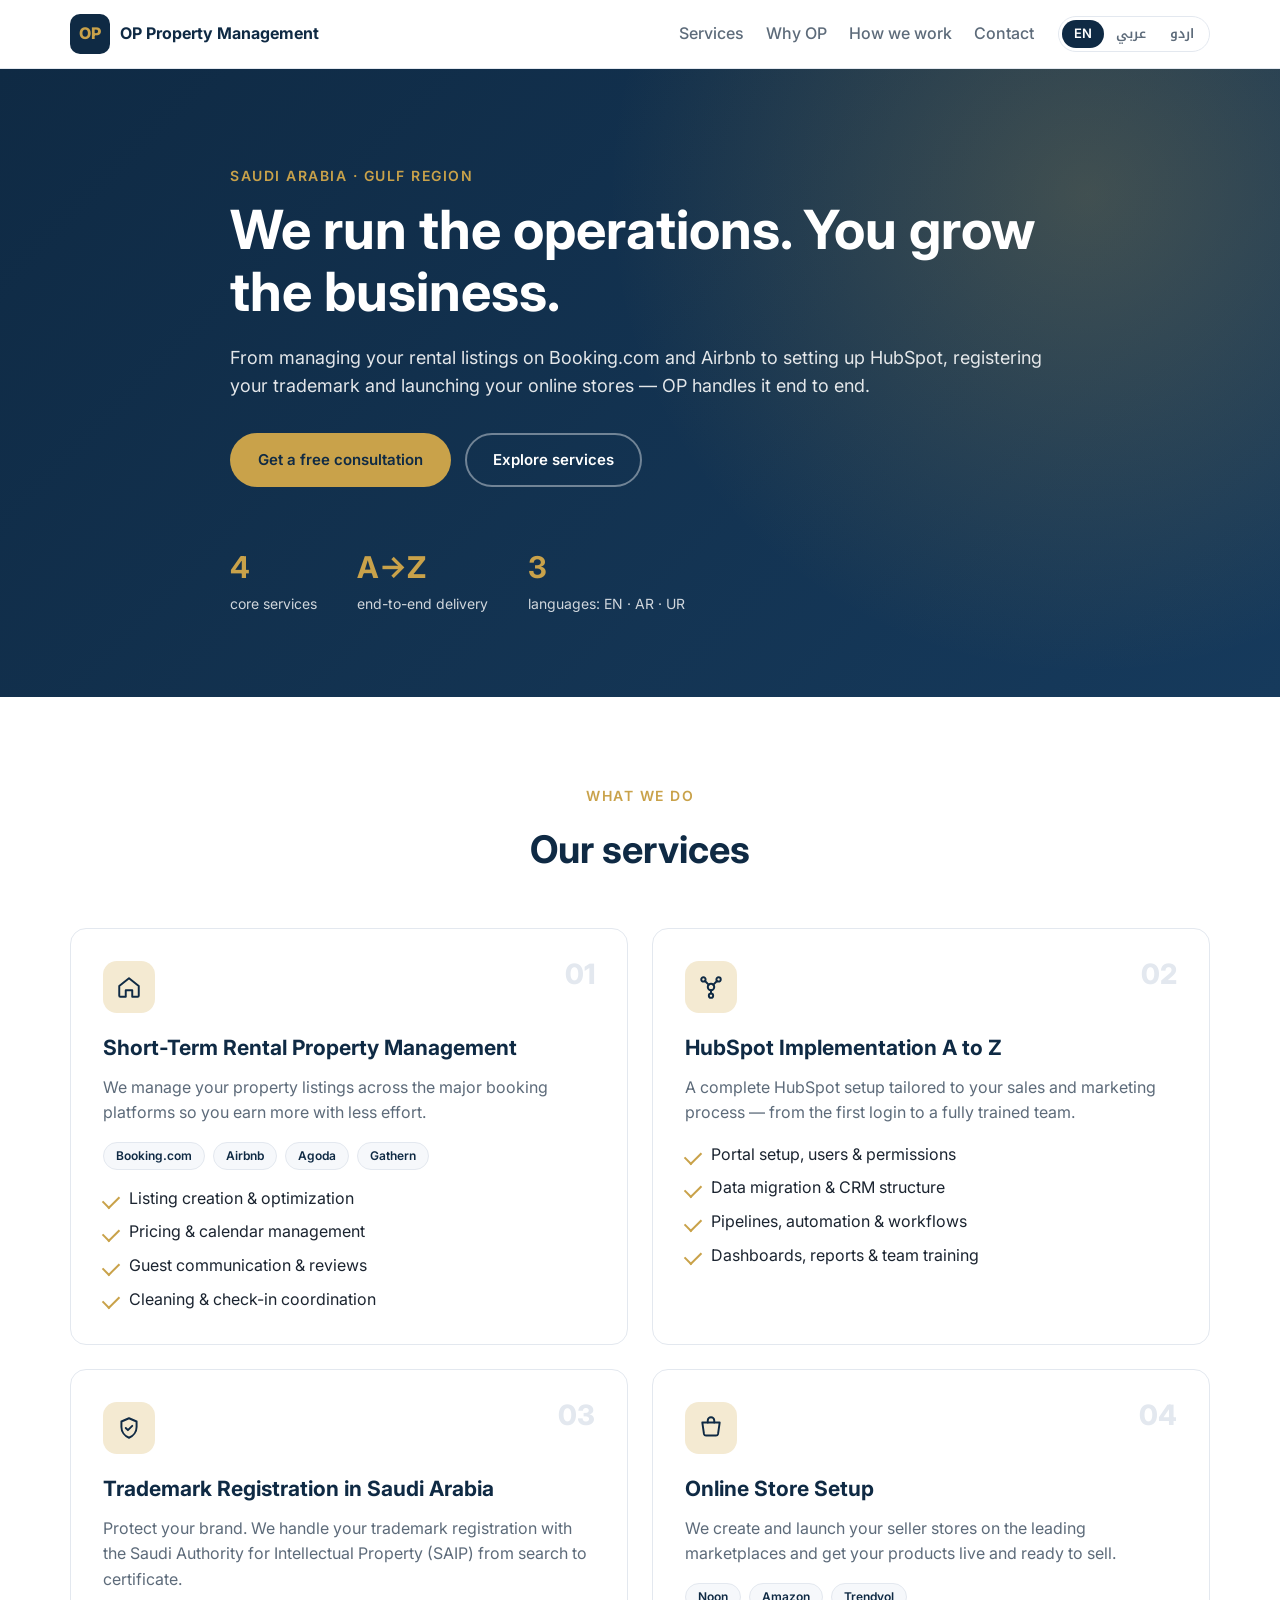
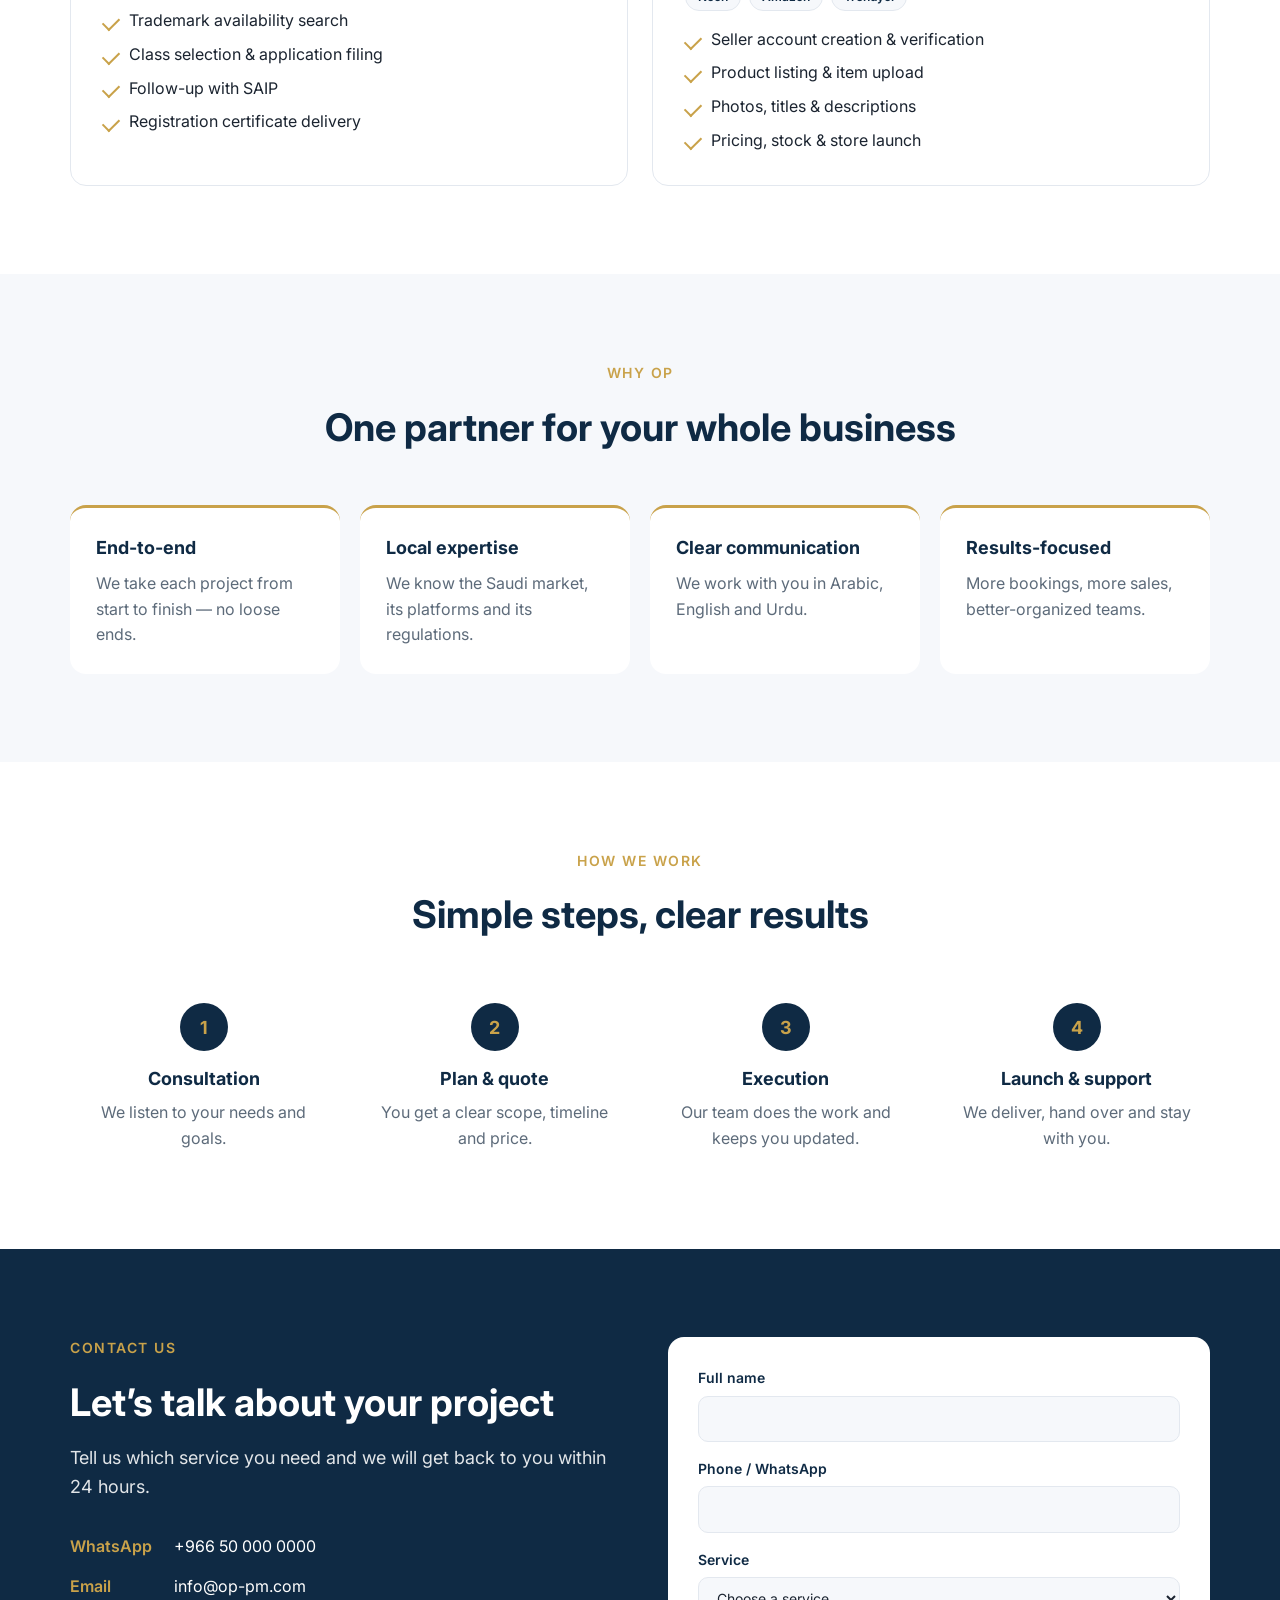
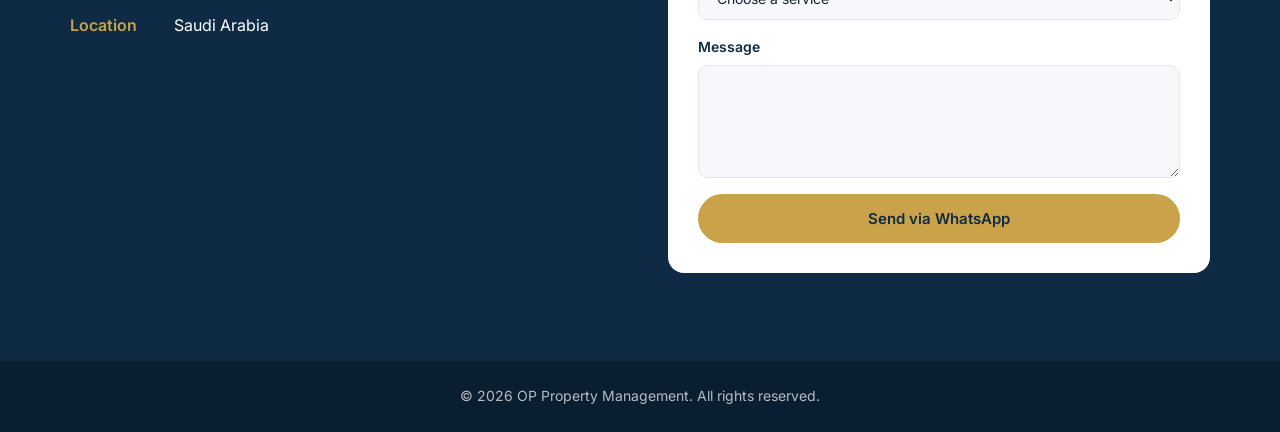
==== index.html @ 83c83653 "Add trilingual OP Property Management website Static site in English, Arabic and Urdu presenting the" ====
<!doctype html>
<html lang="en" dir="ltr">
<head>
  <meta charset="utf-8">
  <meta name="viewport" content="width=device-width, initial-scale=1">
  <title>OP Property Management</title>
  <meta name="description" content="OP Property Management — short-term rental management, HubSpot implementation, Saudi trademark registration and e-commerce store setup.">
  <link rel="preconnect" href="https://fonts.googleapis.com">
  <link rel="preconnect" href="https://fonts.gstatic.com" crossorigin>
  <link href="https://fonts.googleapis.com/css2?family=Inter:wght@400;500;600;700;800&family=Noto+Kufi+Arabic:wght@400;500;600;700;800&family=Noto+Nastaliq+Urdu:wght@400;600;700&display=swap" rel="stylesheet">
  <link rel="stylesheet" href="styles.css">
</head>
<body>
  <header class="site-header">
    <div class="container nav">
      <a href="#top" class="brand" aria-label="OP Property Management">
        <span class="brand-mark">OP</span>
        <span class="brand-name" data-i18n="brand">OP Property Management</span>
      </a>
      <nav class="nav-links" id="navLinks">
        <a href="#services" data-i18n="nav.services">Services</a>
        <a href="#why" data-i18n="nav.why">Why OP</a>
        <a href="#process" data-i18n="nav.process">How we work</a>
        <a href="#contact" data-i18n="nav.contact">Contact</a>
      </nav>
      <div class="lang-switch" role="group" aria-label="Language">
        <button type="button" data-lang="en">EN</button>
        <button type="button" data-lang="ar">عربي</button>
        <button type="button" data-lang="ur">اردو</button>
      </div>
      <button class="menu-toggle" id="menuToggle" aria-label="Menu" aria-expanded="false">
        <span></span><span></span><span></span>
      </button>
    </div>
  </header>

  <main id="top">
    <section class="hero">
      <div class="container hero-inner">
        <p class="eyebrow" data-i18n="hero.eyebrow">Saudi Arabia · Gulf region</p>
        <h1 data-i18n="hero.title">We run the operations. You grow the business.</h1>
        <p class="lead" data-i18n="hero.lead">From managing your rental listings on Booking.com and Airbnb to setting up HubSpot, registering your trademark and launching your online stores — OP handles it end to end.</p>
        <div class="hero-cta">
          <a href="#contact" class="btn btn-primary" data-i18n="hero.cta">Get a free consultation</a>
          <a href="#services" class="btn btn-ghost" data-i18n="hero.cta2">Explore services</a>
        </div>
        <ul class="hero-stats">
          <li><strong>4</strong><span data-i18n="stats.services">core services</span></li>
          <li><strong>A→Z</strong><span data-i18n="stats.e2e">end-to-end delivery</span></li>
          <li><strong>3</strong><span data-i18n="stats.langs">languages: EN · AR · UR</span></li>
        </ul>
      </div>
    </section>

    <section id="services" class="section">
      <div class="container">
        <div class="section-head">
          <p class="eyebrow" data-i18n="services.eyebrow">What we do</p>
          <h2 data-i18n="services.title">Our services</h2>
        </div>

        <div class="services-grid">
          <article class="service-card">
            <div class="service-icon" aria-hidden="true">
              <svg viewBox="0 0 24 24"><path d="M3 11l9-7 9 7v9a1 1 0 0 1-1 1h-5v-6H9v6H4a1 1 0 0 1-1-1z"/></svg>
            </div>
            <span class="service-num">01</span>
            <h3 data-i18n="s1.title">Short-Term Rental Property Management</h3>
            <p data-i18n="s1.desc">We manage your property listings across the major booking platforms so you earn more with less effort.</p>
            <div class="platforms">
              <span>Booking.com</span><span>Airbnb</span><span>Agoda</span><span>Gathern</span>
            </div>
            <ul class="features">
              <li data-i18n="s1.f1">Listing creation & optimization</li>
              <li data-i18n="s1.f2">Pricing & calendar management</li>
              <li data-i18n="s1.f3">Guest communication & reviews</li>
              <li data-i18n="s1.f4">Cleaning & check-in coordination</li>
            </ul>
          </article>

          <article class="service-card">
            <div class="service-icon" aria-hidden="true">
              <svg viewBox="0 0 24 24"><circle cx="12" cy="12" r="3"/><circle cx="5" cy="5" r="2"/><circle cx="19" cy="5" r="2"/><circle cx="12" cy="20" r="2"/><path d="M6.5 6.5l3.5 3.5M17.5 6.5L14 10M12 15v3"/></svg>
            </div>
            <span class="service-num">02</span>
            <h3 data-i18n="s2.title">HubSpot Implementation A to Z</h3>
            <p data-i18n="s2.desc">A complete HubSpot setup tailored to your sales and marketing process — from the first login to a fully trained team.</p>
            <ul class="features">
              <li data-i18n="s2.f1">Portal setup, users & permissions</li>
              <li data-i18n="s2.f2">Data migration & CRM structure</li>
              <li data-i18n="s2.f3">Pipelines, automation & workflows</li>
              <li data-i18n="s2.f4">Dashboards, reports & team training</li>
            </ul>
          </article>

          <article class="service-card">
            <div class="service-icon" aria-hidden="true">
              <svg viewBox="0 0 24 24"><path d="M12 3l7 3v5c0 4.5-3 8.5-7 10-4-1.5-7-5.5-7-10V6z"/><path d="M9 12l2 2 4-4"/></svg>
            </div>
            <span class="service-num">03</span>
            <h3 data-i18n="s3.title">Trademark Registration in Saudi Arabia</h3>
            <p data-i18n="s3.desc">Protect your brand. We handle your trademark registration with the Saudi Authority for Intellectual Property (SAIP) from search to certificate.</p>
            <ul class="features">
              <li data-i18n="s3.f1">Trademark availability search</li>
              <li data-i18n="s3.f2">Class selection & application filing</li>
              <li data-i18n="s3.f3">Follow-up with SAIP</li>
              <li data-i18n="s3.f4">Registration certificate delivery</li>
            </ul>
          </article>

          <article class="service-card">
            <div class="service-icon" aria-hidden="true">
              <svg viewBox="0 0 24 24"><path d="M4 7h16l-1.5 10.5a2 2 0 0 1-2 1.5h-9a2 2 0 0 1-2-1.5z"/><path d="M9 7V5a3 3 0 0 1 6 0v2"/></svg>
            </div>
            <span class="service-num">04</span>
            <h3 data-i18n="s4.title">Online Store Setup</h3>
            <p data-i18n="s4.desc">We create and launch your seller stores on the leading marketplaces and get your products live and ready to sell.</p>
            <div class="platforms">
              <span>Noon</span><span>Amazon</span><span>Trendyol</span>
            </div>
            <ul class="features">
              <li data-i18n="s4.f1">Seller account creation & verification</li>
              <li data-i18n="s4.f2">Product listing & item upload</li>
              <li data-i18n="s4.f3">Photos, titles & descriptions</li>
              <li data-i18n="s4.f4">Pricing, stock & store launch</li>
            </ul>
          </article>
        </div>
      </div>
    </section>

    <section id="why" class="section section-alt">
      <div class="container">
        <div class="section-head">
          <p class="eyebrow" data-i18n="why.eyebrow">Why OP</p>
          <h2 data-i18n="why.title">One partner for your whole business</h2>
        </div>
        <div class="why-grid">
          <div class="why-item">
            <h3 data-i18n="why.1t">End-to-end</h3>
            <p data-i18n="why.1d">We take each project from start to finish — no loose ends.</p>
          </div>
          <div class="why-item">
            <h3 data-i18n="why.2t">Local expertise</h3>
            <p data-i18n="why.2d">We know the Saudi market, its platforms and its regulations.</p>
          </div>
          <div class="why-item">
            <h3 data-i18n="why.3t">Clear communication</h3>
            <p data-i18n="why.3d">We work with you in Arabic, English and Urdu.</p>
          </div>
          <div class="why-item">
            <h3 data-i18n="why.4t">Results-focused</h3>
            <p data-i18n="why.4d">More bookings, more sales, better-organized teams.</p>
          </div>
        </div>
      </div>
    </section>

    <section id="process" class="section">
      <div class="container">
        <div class="section-head">
          <p class="eyebrow" data-i18n="process.eyebrow">How we work</p>
          <h2 data-i18n="process.title">Simple steps, clear results</h2>
        </div>
        <ol class="steps">
          <li><span class="step-num">1</span><h3 data-i18n="p1.t">Consultation</h3><p data-i18n="p1.d">We listen to your needs and goals.</p></li>
          <li><span class="step-num">2</span><h3 data-i18n="p2.t">Plan & quote</h3><p data-i18n="p2.d">You get a clear scope, timeline and price.</p></li>
          <li><span class="step-num">3</span><h3 data-i18n="p3.t">Execution</h3><p data-i18n="p3.d">Our team does the work and keeps you updated.</p></li>
          <li><span class="step-num">4</span><h3 data-i18n="p4.t">Launch & support</h3><p data-i18n="p4.d">We deliver, hand over and stay with you.</p></li>
        </ol>
      </div>
    </section>

    <section id="contact" class="section contact">
      <div class="container contact-inner">
        <div>
          <p class="eyebrow" data-i18n="contact.eyebrow">Contact us</p>
          <h2 data-i18n="contact.title">Let’s talk about your project</h2>
          <p class="lead" data-i18n="contact.lead">Tell us which service you need and we will get back to you within 24 hours.</p>
          <ul class="contact-list">
            <!-- TODO: replace with the real company contact details -->
            <li><span data-i18n="contact.whatsapp">WhatsApp</span><a href="https://wa.me/966500000000" dir="ltr">+966 50 000 0000</a></li>
            <li><span data-i18n="contact.email">Email</span><a href="mailto:info@op-pm.com" dir="ltr">info@op-pm.com</a></li>
            <li><span data-i18n="contact.location">Location</span><span data-i18n="contact.city">Saudi Arabia</span></li>
          </ul>
        </div>
        <form class="contact-form" id="contactForm">
          <label><span data-i18n="form.name">Full name</span><input name="name" required></label>
          <label><span data-i18n="form.phone">Phone / WhatsApp</span><input name="phone" type="tel" dir="ltr" required></label>
          <label><span data-i18n="form.service">Service</span>
            <select name="service" required>
              <option value="" data-i18n="form.choose">Choose a service</option>
              <option value="rental" data-i18n="s1.title">Short-Term Rental Property Management</option>
              <option value="hubspot" data-i18n="s2.title">HubSpot Implementation A to Z</option>
              <option value="trademark" data-i18n="s3.title">Trademark Registration in Saudi Arabia</option>
              <option value="stores" data-i18n="s4.title">Online Store Setup</option>
            </select>
          </label>
          <label><span data-i18n="form.message">Message</span><textarea name="message" rows="4"></textarea></label>
          <button type="submit" class="btn btn-primary" data-i18n="form.send">Send via WhatsApp</button>
        </form>
      </div>
    </section>
  </main>

  <footer class="site-footer">
    <div class="container">
      <p>© <span id="year"></span> <span data-i18n="brand">OP Property Management</span>. <span data-i18n="footer.rights">All rights reserved.</span></p>
    </div>
  </footer>

  <script src="script.js"></script>
</body>
</html>
---- styles.css ----
:root {
  --navy: #0f2a44;
  --navy-2: #163a5c;
  --gold: #c9a24a;
  --gold-soft: #f4ead2;
  --ink: #1b2430;
  --muted: #5d6b7a;
  --bg: #ffffff;
  --bg-alt: #f6f8fb;
  --line: #e3e8ef;
  --radius: 16px;
  --font: "Inter", system-ui, -apple-system, "Segoe UI", sans-serif;
}

html[lang="ar"] { --font: "Noto Kufi Arabic", "Inter", system-ui, sans-serif; }
html[lang="ur"] { --font: "Noto Nastaliq Urdu", "Noto Kufi Arabic", system-ui, sans-serif; }

* { box-sizing: border-box; }
html { scroll-behavior: smooth; }
body {
  margin: 0;
  font-family: var(--font);
  color: var(--ink);
  background: var(--bg);
  line-height: 1.6;
}
/* Nastaliq script needs extra vertical room */
html[lang="ur"] body { line-height: 2.2; }
html[lang="ur"] h1, html[lang="ur"] h2, html[lang="ur"] h3 { line-height: 1.9; }

a { color: inherit; text-decoration: none; }
img, svg { display: block; }

.container { width: min(1140px, 100% - 32px); margin-inline: auto; }

/* Header */
.site-header {
  position: sticky; top: 0; z-index: 50;
  background: rgba(255, 255, 255, .92);
  backdrop-filter: blur(10px);
  border-bottom: 1px solid var(--line);
}
.nav { display: flex; align-items: center; gap: 24px; min-height: 68px; }
.brand { display: flex; align-items: center; gap: 10px; font-weight: 700; color: var(--navy); }
.brand-mark {
  display: grid; place-items: center;
  width: 40px; height: 40px; border-radius: 10px;
  background: var(--navy); color: var(--gold);
  font-family: "Inter", sans-serif; font-weight: 800; letter-spacing: .5px;
}
.nav-links { display: flex; gap: 22px; margin-inline-start: auto; }
.nav-links a { color: var(--muted); font-weight: 500; }
.nav-links a:hover { color: var(--navy); }

.lang-switch { display: flex; border: 1px solid var(--line); border-radius: 999px; padding: 3px; }
.lang-switch button {
  border: 0; background: transparent; cursor: pointer;
  padding: 6px 12px; border-radius: 999px;
  font: 600 13px/1.2 "Inter", "Noto Kufi Arabic", sans-serif; color: var(--muted);
}
.lang-switch button.active { background: var(--navy); color: #fff; }

.menu-toggle { display: none; background: none; border: 0; cursor: pointer; padding: 8px; }
.menu-toggle span { display: block; width: 22px; height: 2px; background: var(--navy); margin: 5px 0; }

/* Buttons */
.btn {
  display: inline-flex; align-items: center; justify-content: center;
  padding: 13px 26px; border-radius: 999px; font-weight: 600;
  border: 2px solid transparent; cursor: pointer; font-family: inherit; font-size: 15px;
  transition: transform .15s, background .15s;
}
.btn:hover { transform: translateY(-1px); }
.btn-primary { background: var(--gold); color: var(--navy); }
.btn-primary:hover { background: #d8b45e; }
.btn-ghost { border-color: rgba(255,255,255,.4); color: #fff; }
.btn-ghost:hover { background: rgba(255,255,255,.08); }

/* Hero */
.hero {
  background:
    radial-gradient(circle at 85% 20%, rgba(201,162,74,.25), transparent 40%),
    linear-gradient(135deg, var(--navy), var(--navy-2));
  color: #fff;
  padding: 96px 0 80px;
}
.hero-inner { max-width: 820px; }
.eyebrow {
  color: var(--gold); font-weight: 600; font-size: 14px;
  text-transform: uppercase; letter-spacing: 1.5px; margin: 0 0 12px;
}
html[lang="ar"] .eyebrow, html[lang="ur"] .eyebrow { text-transform: none; letter-spacing: 0; font-size: 15px; }
.hero h1 { font-size: clamp(32px, 5vw, 54px); line-height: 1.15; margin: 0 0 20px; }
.lead { font-size: 18px; color: inherit; opacity: .88; margin: 0 0 32px; }
.hero-cta { display: flex; flex-wrap: wrap; gap: 14px; }
.hero-stats {
  display: flex; flex-wrap: wrap; gap: 40px; list-style: none; padding: 0; margin: 56px 0 0;
}
.hero-stats strong { display: block; font-size: 30px; color: var(--gold); font-family: "Inter", sans-serif; }
.hero-stats span { opacity: .8; font-size: 14px; }

/* Sections */
.section { padding: 88px 0; }
.section-alt { background: var(--bg-alt); }
.section-head { text-align: center; margin-bottom: 48px; }
.section-head h2 { font-size: clamp(26px, 3.5vw, 38px); margin: 0; color: var(--navy); }

/* Services */
.services-grid { display: grid; grid-template-columns: repeat(2, 1fr); gap: 24px; }
.service-card {
  position: relative; background: #fff; border: 1px solid var(--line);
  border-radius: var(--radius); padding: 32px;
  transition: box-shadow .2s, transform .2s;
}
.service-card:hover { box-shadow: 0 18px 40px -20px rgba(15,42,68,.35); transform: translateY(-3px); }
.service-icon {
  width: 52px; height: 52px; border-radius: 14px; background: var(--gold-soft);
  display: grid; place-items: center; margin-bottom: 18px;
}
.service-icon svg { width: 26px; height: 26px; fill: none; stroke: var(--navy); stroke-width: 1.8; stroke-linecap: round; stroke-linejoin: round; }
.service-num {
  position: absolute; top: 28px; inset-inline-end: 32px;
  font: 800 28px "Inter", sans-serif; color: var(--line);
}
.service-card h3 { margin: 0 0 10px; color: var(--navy); font-size: 21px; }
.service-card p { color: var(--muted); margin: 0 0 16px; }
.platforms { display: flex; flex-wrap: wrap; gap: 8px; margin-bottom: 16px; }
.platforms span {
  font: 600 12px/1 "Inter", sans-serif; padding: 7px 12px; border-radius: 999px;
  background: var(--bg-alt); border: 1px solid var(--line); color: var(--navy);
}
.features { list-style: none; padding: 0; margin: 0; display: grid; gap: 8px; }
.features li { position: relative; padding-inline-start: 26px; }
.features li::before {
  content: ""; position: absolute; inset-inline-start: 0; top: .55em;
  width: 14px; height: 8px; border-left: 2px solid var(--gold); border-bottom: 2px solid var(--gold);
  transform: rotate(-45deg);
}
html[lang="ur"] .features li::before { top: .9em; }

/* Why */
.why-grid { display: grid; grid-template-columns: repeat(4, 1fr); gap: 20px; }
.why-item { background: #fff; border-radius: var(--radius); padding: 26px; border-top: 3px solid var(--gold); }
.why-item h3 { margin: 0 0 8px; color: var(--navy); font-size: 18px; }
.why-item p { margin: 0; color: var(--muted); }

/* Steps */
.steps { list-style: none; padding: 0; margin: 0; display: grid; grid-template-columns: repeat(4, 1fr); gap: 24px; counter-reset: s; }
.steps li { text-align: center; padding: 10px; }
.step-num {
  display: inline-grid; place-items: center; width: 48px; height: 48px; border-radius: 50%;
  background: var(--navy); color: var(--gold); font: 700 18px "Inter", sans-serif; margin-bottom: 14px;
}
.steps h3 { margin: 0 0 6px; color: var(--navy); font-size: 18px; }
.steps p { margin: 0; color: var(--muted); }

/* Contact */
.contact { background: var(--navy); color: #fff; }
.contact h2 { font-size: clamp(26px, 3.5vw, 38px); margin: 0 0 12px; }
.contact-inner { display: grid; grid-template-columns: 1fr 1fr; gap: 56px; align-items: start; }
.contact-list { list-style: none; padding: 0; margin: 0; display: grid; gap: 14px; }
.contact-list li { display: flex; gap: 14px; }
.contact-list li > span:first-child { color: var(--gold); min-width: 90px; font-weight: 600; }
.contact-list a:hover { color: var(--gold); }
.contact-form {
  background: #fff; color: var(--ink); border-radius: var(--radius); padding: 30px;
  display: grid; gap: 16px;
}
.contact-form label { display: grid; gap: 6px; font-weight: 600; font-size: 14px; color: var(--navy); }
.contact-form input, .contact-form select, .contact-form textarea {
  font: inherit; font-weight: 400; padding: 11px 14px; border-radius: 10px;
  border: 1px solid var(--line); background: var(--bg-alt); color: var(--ink); width: 100%;
}
.contact-form input:focus, .contact-form select:focus, .contact-form textarea:focus {
  outline: 2px solid var(--gold); outline-offset: 1px; background: #fff;
}

/* Footer */
.site-footer { background: #0a1e31; color: rgba(255,255,255,.7); padding: 24px 0; text-align: center; font-size: 14px; }
.site-footer p { margin: 0; }

/* Responsive */
@media (max-width: 960px) {
  .why-grid, .steps { grid-template-columns: repeat(2, 1fr); }
  .contact-inner { grid-template-columns: 1fr; }
}
@media (max-width: 760px) {
  .nav { gap: 12px; }
  .brand-name { display: none; }
  .menu-toggle { display: block; }
  .lang-switch { margin-inline-start: auto; }
  .nav-links {
    display: none; position: absolute; top: 68px; inset-inline: 0;
    flex-direction: column; gap: 0; background: #fff; border-bottom: 1px solid var(--line);
  }
  .nav-links.open { display: flex; }
  .nav-links a { padding: 14px 16px; border-top: 1px solid var(--line); }
  .services-grid, .why-grid, .steps { grid-template-columns: 1fr; }
  .hero { padding: 64px 0 56px; }
  .section { padding: 64px 0; }
  .service-card { padding: 24px; }
  .hero-stats { gap: 24px; }
}
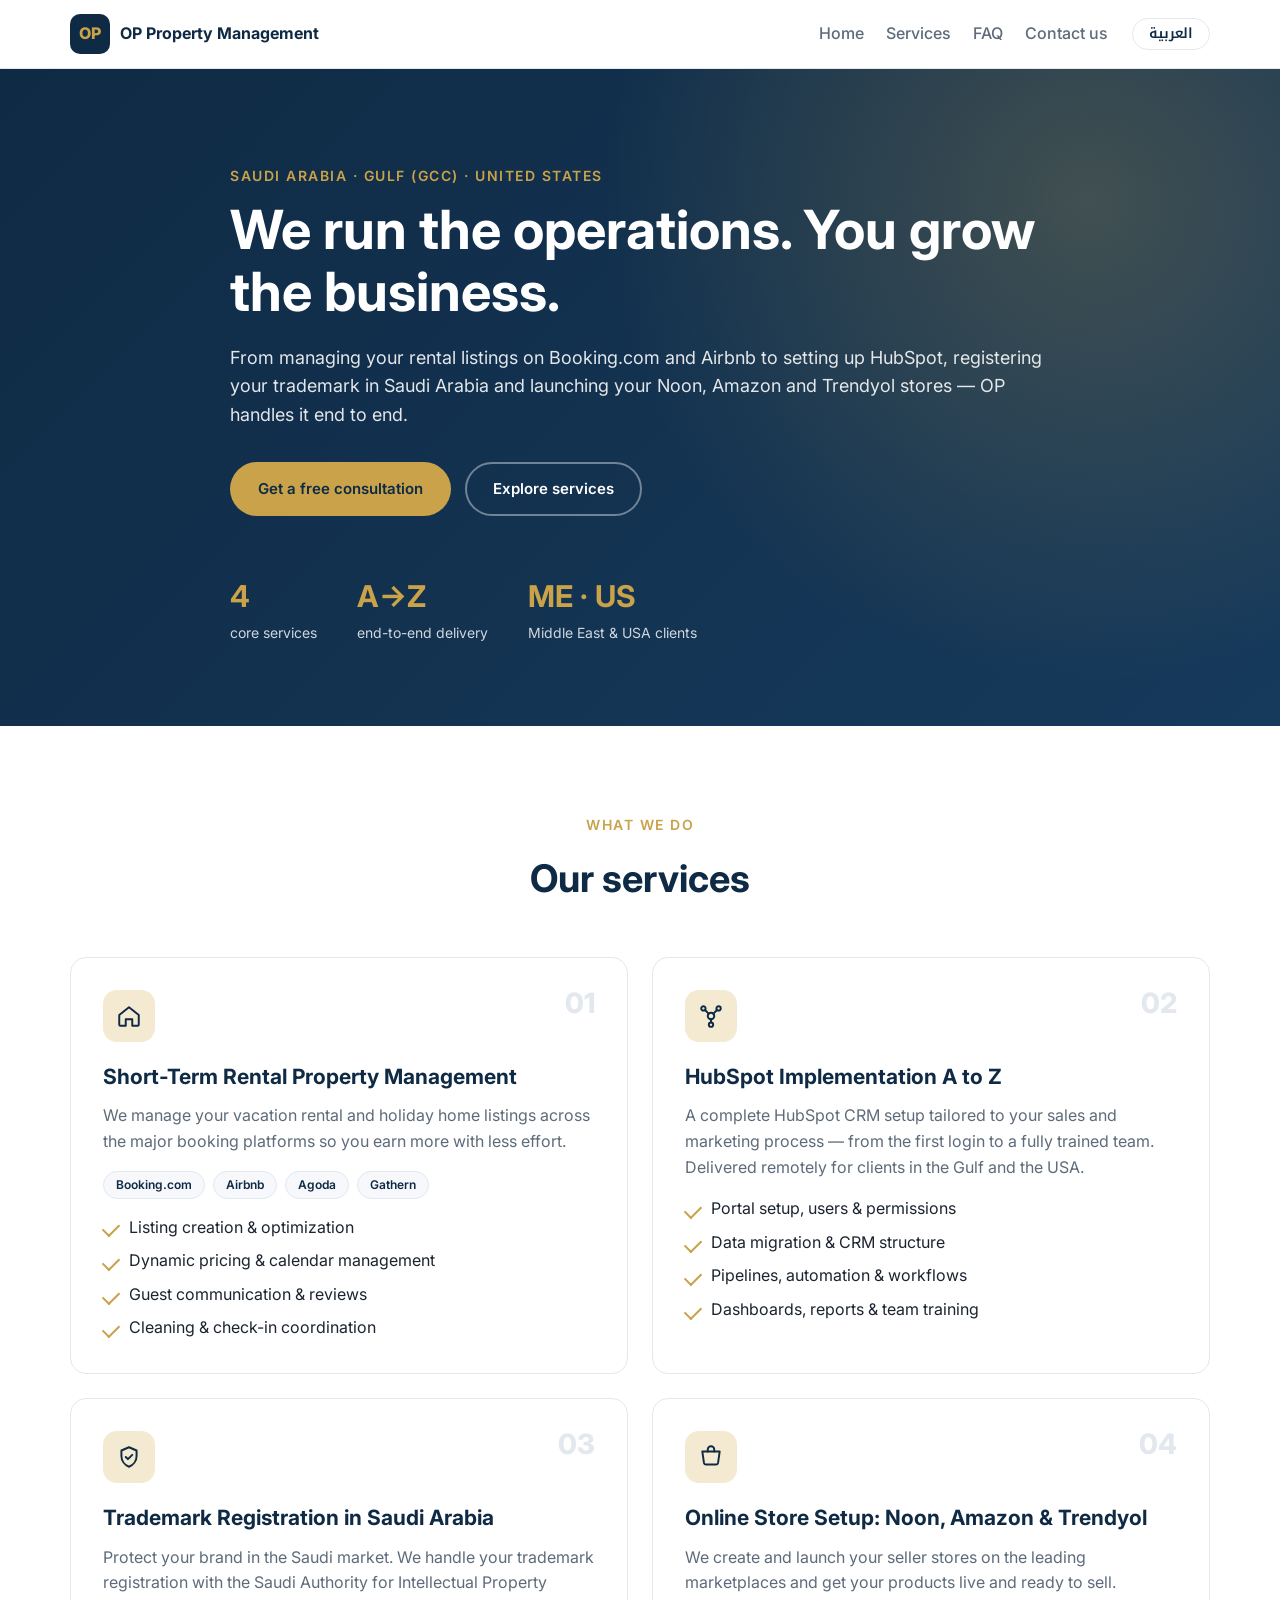
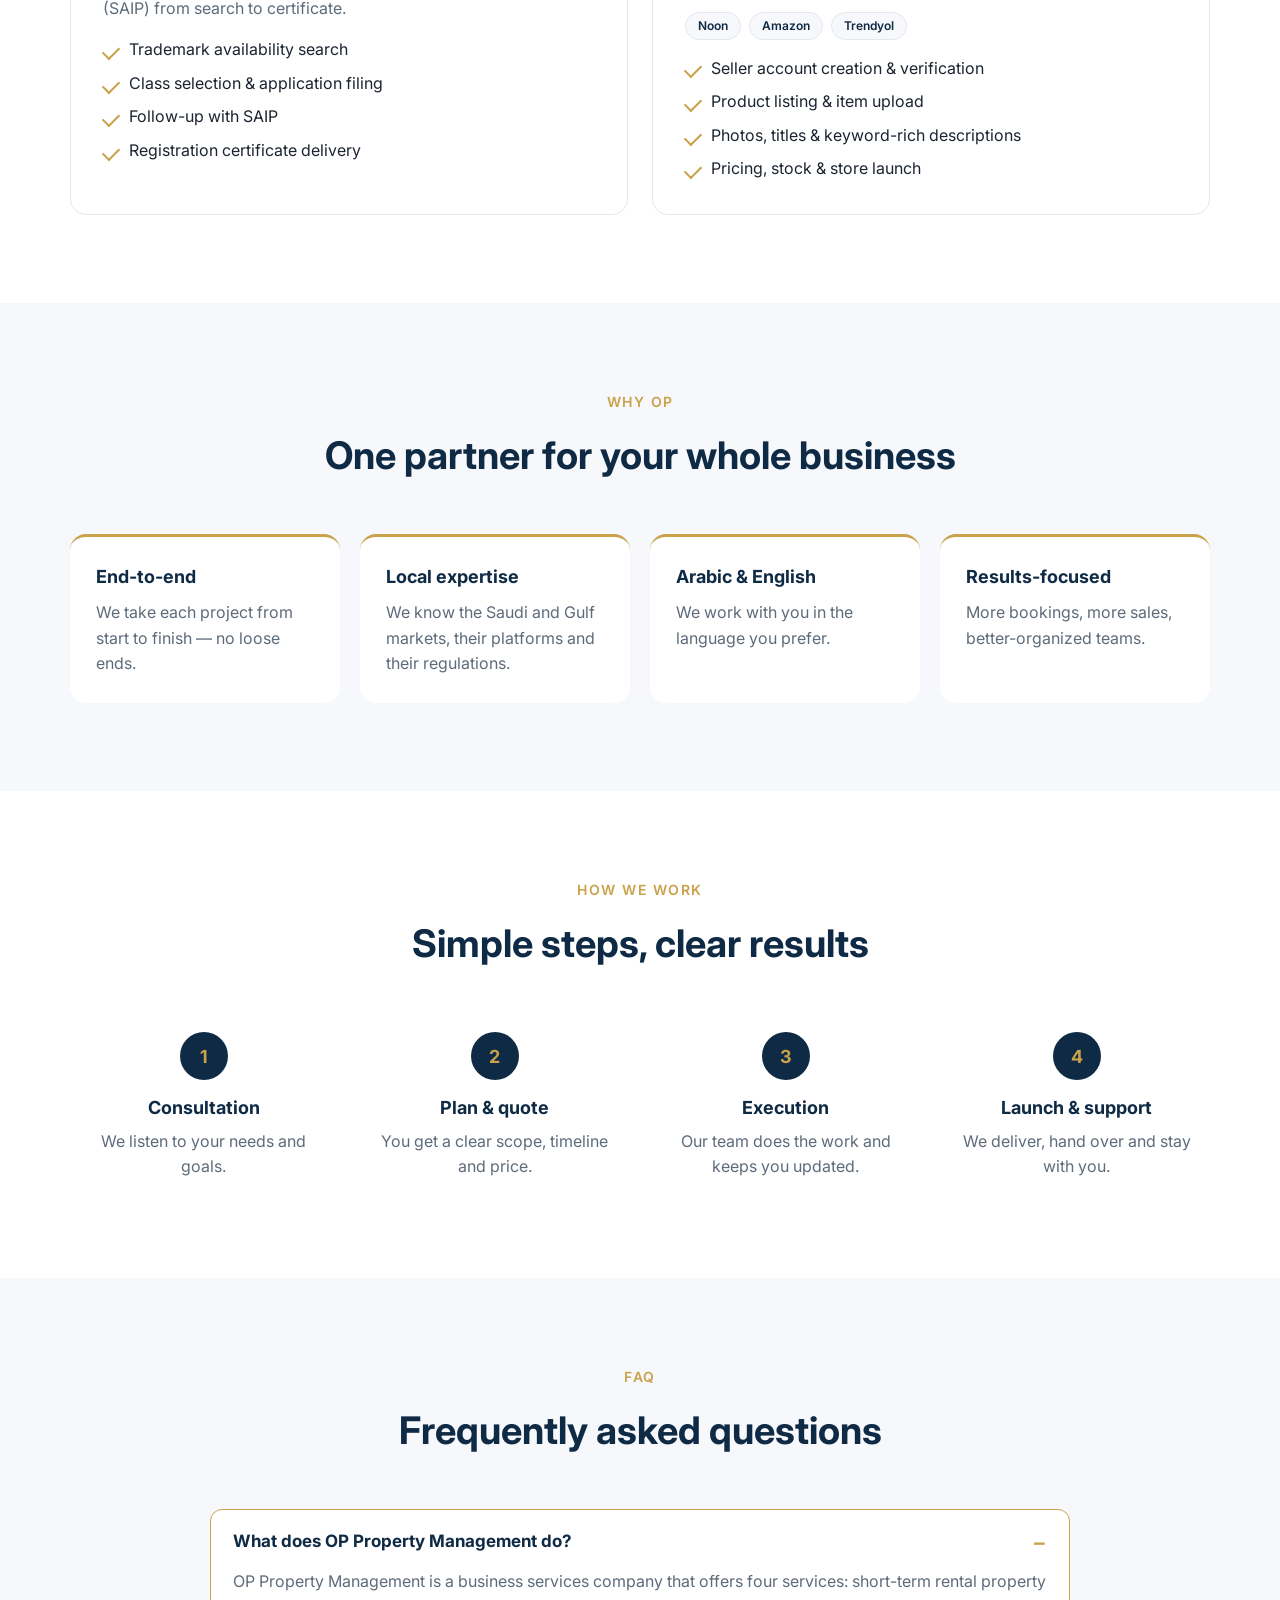
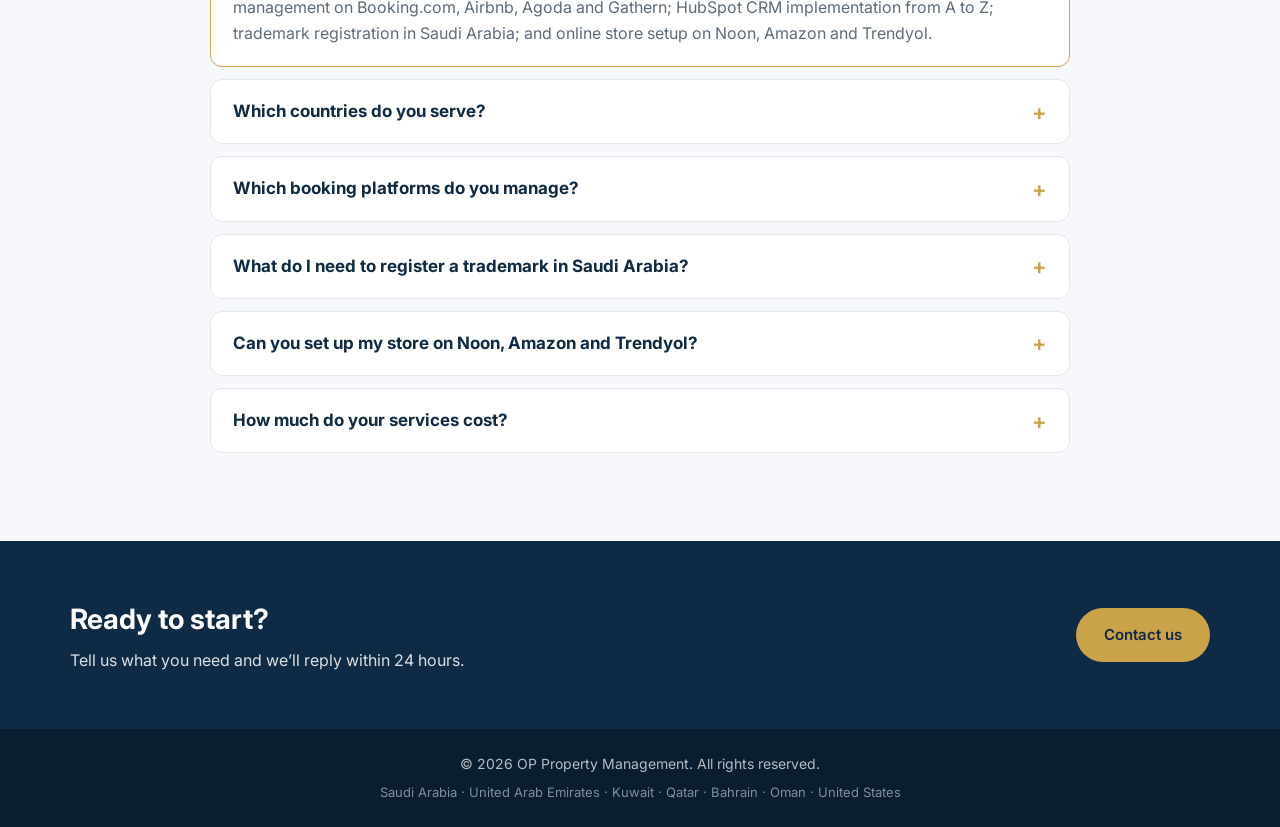
==== commit 4bc1ed7b: "Switch to English/Arabic pages with SEO, GEO and a contact page - Remove Urdu; generate separate sta" ====
--- a/index.html
+++ b/index.html
@@ -3,212 +3,487 @@
 <head>
   <meta charset="utf-8">
   <meta name="viewport" content="width=device-width, initial-scale=1">
-  <title>OP Property Management</title>
-  <meta name="description" content="OP Property Management — short-term rental management, HubSpot implementation, Saudi trademark registration and e-commerce store setup.">
+  <title>OP Property Management | Airbnb &amp; Booking.com Management, HubSpot, Trademarks &amp; Online Stores</title>
+  <meta name="description" content="OP Property Management serves Saudi Arabia, the Gulf and the USA: short-term rental management on Booking.com, Airbnb, Agoda and Gathern, HubSpot implementation, Saudi trademark registration, and Noon, Amazon &amp; Trendyol store setup.">
+  <meta name="robots" content="index, follow, max-image-preview:large">
+  <link rel="canonical" href="https://www.op-pm.com/">
+  <link rel="alternate" hreflang="en" href="https://www.op-pm.com/">
+  <link rel="alternate" hreflang="ar" href="https://www.op-pm.com/ar/">
+  <link rel="alternate" hreflang="x-default" href="https://www.op-pm.com/">
+  <meta property="og:type" content="website">
+  <meta property="og:site_name" content="OP Property Management">
+  <meta property="og:title" content="OP Property Management | Airbnb &amp; Booking.com Management, HubSpot, Trademarks &amp; Online Stores">
+  <meta property="og:description" content="OP Property Management serves Saudi Arabia, the Gulf and the USA: short-term rental management on Booking.com, Airbnb, Agoda and Gathern, HubSpot implementation, Saudi trademark registration, and Noon, Amazon &amp; Trendyol store setup.">
+  <meta property="og:url" content="https://www.op-pm.com/">
+  <meta property="og:image" content="https://www.op-pm.com/og-image.png">
+  <meta property="og:locale" content="en_US">
+  <meta property="og:locale:alternate" content="ar_SA">
+  <meta name="twitter:card" content="summary_large_image">
+  <link rel="icon" href="favicon.svg" type="image/svg+xml">
   <link rel="preconnect" href="https://fonts.googleapis.com">
   <link rel="preconnect" href="https://fonts.gstatic.com" crossorigin>
-  <link href="https://fonts.googleapis.com/css2?family=Inter:wght@400;500;600;700;800&family=Noto+Kufi+Arabic:wght@400;500;600;700;800&family=Noto+Nastaliq+Urdu:wght@400;600;700&display=swap" rel="stylesheet">
+  <link href="https://fonts.googleapis.com/css2?family=Inter:wght@400;500;600;700;800&family=Noto+Kufi+Arabic:wght@400;500;600;700;800&display=swap" rel="stylesheet">
   <link rel="stylesheet" href="styles.css">
+  <script type="application/ld+json">
+{
+  "@context": "https://schema.org",
+  "@graph": [
+    {
+      "@type": "Organization",
+      "@id": "https://www.op-pm.com/#organization",
+      "name": "OP Property Management",
+      "alternateName": "OP لإدارة العقارات",
+      "url": "https://www.op-pm.com/",
+      "logo": "https://www.op-pm.com/favicon.svg",
+      "image": "https://www.op-pm.com/og-image.png",
+      "description": "OP Property Management serves Saudi Arabia, the Gulf and the USA: short-term rental management on Booking.com, Airbnb, Agoda and Gathern, HubSpot implementation, Saudi trademark registration, and Noon, Amazon & Trendyol store setup.",
+      "email": "info@op-pm.com",
+      "telephone": "+966 50 000 0000",
+      "areaServed": [
+        {
+          "@type": "Country",
+          "name": "Saudi Arabia"
+        },
+        {
+          "@type": "Country",
+          "name": "United Arab Emirates"
+        },
+        {
+          "@type": "Country",
+          "name": "Kuwait"
+        },
+        {
+          "@type": "Country",
+          "name": "Qatar"
+        },
+        {
+          "@type": "Country",
+          "name": "Bahrain"
+        },
+        {
+          "@type": "Country",
+          "name": "Oman"
+        },
+        {
+          "@type": "Country",
+          "name": "United States"
+        }
+      ],
+      "knowsLanguage": [
+        "ar",
+        "en"
+      ],
+      "contactPoint": {
+        "@type": "ContactPoint",
+        "contactType": "customer service",
+        "telephone": "+966 50 000 0000",
+        "email": "info@op-pm.com",
+        "availableLanguage": [
+          "Arabic",
+          "English"
+        ],
+        "areaServed": [
+          "SA",
+          "AE",
+          "KW",
+          "QA",
+          "BH",
+          "OM",
+          "US"
+        ]
+      }
+    },
+    {
+      "@type": "WebSite",
+      "@id": "https://www.op-pm.com/#website",
+      "url": "https://www.op-pm.com/",
+      "name": "OP Property Management",
+      "inLanguage": [
+        "en",
+        "ar"
+      ],
+      "publisher": {
+        "@id": "https://www.op-pm.com/#organization"
+      }
+    },
+    {
+      "@type": "WebPage",
+      "@id": "https://www.op-pm.com/#webpage",
+      "url": "https://www.op-pm.com/",
+      "name": "OP Property Management | Airbnb & Booking.com Management, HubSpot, Trademarks & Online Stores",
+      "description": "OP Property Management serves Saudi Arabia, the Gulf and the USA: short-term rental management on Booking.com, Airbnb, Agoda and Gathern, HubSpot implementation, Saudi trademark registration, and Noon, Amazon & Trendyol store setup.",
+      "inLanguage": "en",
+      "isPartOf": {
+        "@id": "https://www.op-pm.com/#website"
+      },
+      "about": {
+        "@id": "https://www.op-pm.com/#organization"
+      }
+    },
+    {
+      "@type": "Service",
+      "@id": "https://www.op-pm.com/#rental",
+      "name": "Short-Term Rental Property Management",
+      "description": "We manage your vacation rental and holiday home listings across the major booking platforms so you earn more with less effort.",
+      "serviceType": "Short-Term Rental Property Management",
+      "provider": {
+        "@id": "https://www.op-pm.com/#organization"
+      },
+      "areaServed": [
+        {
+          "@type": "Country",
+          "name": "Saudi Arabia"
+        },
+        {
+          "@type": "Country",
+          "name": "United Arab Emirates"
+        },
+        {
+          "@type": "Country",
+          "name": "Kuwait"
+        },
+        {
+          "@type": "Country",
+          "name": "Qatar"
+        },
+        {
+          "@type": "Country",
+          "name": "Bahrain"
+        },
+        {
+          "@type": "Country",
+          "name": "Oman"
+        },
+        {
+          "@type": "Country",
+          "name": "United States"
+        }
+      ],
+      "inLanguage": "en"
+    },
+    {
+      "@type": "Service",
+      "@id": "https://www.op-pm.com/#hubspot",
+      "name": "HubSpot Implementation A to Z",
+      "description": "A complete HubSpot CRM setup tailored to your sales and marketing process — from the first login to a fully trained team. Delivered remotely for clients in the Gulf and the USA.",
+      "serviceType": "HubSpot Implementation A to Z",
+      "provider": {
+        "@id": "https://www.op-pm.com/#organization"
+      },
+      "areaServed": [
+        {
+          "@type": "Country",
+          "name": "Saudi Arabia"
+        },
+        {
+          "@type": "Country",
+          "name": "United Arab Emirates"
+        },
+        {
+          "@type": "Country",
+          "name": "Kuwait"
+        },
+        {
+          "@type": "Country",
+          "name": "Qatar"
+        },
+        {
+          "@type": "Country",
+          "name": "Bahrain"
+        },
+        {
+          "@type": "Country",
+          "name": "Oman"
+        },
+        {
+          "@type": "Country",
+          "name": "United States"
+        }
+      ],
+      "inLanguage": "en"
+    },
+    {
+      "@type": "Service",
+      "@id": "https://www.op-pm.com/#trademark",
+      "name": "Trademark Registration in Saudi Arabia",
+      "description": "Protect your brand in the Saudi market. We handle your trademark registration with the Saudi Authority for Intellectual Property (SAIP) from search to certificate.",
+      "serviceType": "Trademark Registration in Saudi Arabia",
+      "provider": {
+        "@id": "https://www.op-pm.com/#organization"
+      },
+      "areaServed": {
+        "@type": "Country",
+        "name": "Saudi Arabia"
+      },
+      "inLanguage": "en"
+    },
+    {
+      "@type": "Service",
+      "@id": "https://www.op-pm.com/#stores",
+      "name": "Online Store Setup: Noon, Amazon & Trendyol",
+      "description": "We create and launch your seller stores on the leading marketplaces and get your products live and ready to sell.",
+      "serviceType": "Online Store Setup: Noon, Amazon & Trendyol",
+      "provider": {
+        "@id": "https://www.op-pm.com/#organization"
+      },
+      "areaServed": [
+        {
+          "@type": "Country",
+          "name": "Saudi Arabia"
+        },
+        {
+          "@type": "Country",
+          "name": "United Arab Emirates"
+        },
+        {
+          "@type": "Country",
+          "name": "Kuwait"
+        },
+        {
+          "@type": "Country",
+          "name": "Qatar"
+        },
+        {
+          "@type": "Country",
+          "name": "Bahrain"
+        },
+        {
+          "@type": "Country",
+          "name": "Oman"
+        },
+        {
+          "@type": "Country",
+          "name": "United States"
+        }
+      ],
+      "inLanguage": "en"
+    },
+    {
+      "@type": "FAQPage",
+      "@id": "https://www.op-pm.com/#faq",
+      "inLanguage": "en",
+      "mainEntity": [
+        {
+          "@type": "Question",
+          "name": "What does OP Property Management do?",
+          "acceptedAnswer": {
+            "@type": "Answer",
+            "text": "OP Property Management is a business services company that offers four services: short-term rental property management on Booking.com, Airbnb, Agoda and Gathern; HubSpot CRM implementation from A to Z; trademark registration in Saudi Arabia; and online store setup on Noon, Amazon and Trendyol."
+          }
+        },
+        {
+          "@type": "Question",
+          "name": "Which countries do you serve?",
+          "acceptedAnswer": {
+            "@type": "Answer",
+            "text": "We serve clients in Saudi Arabia, the United Arab Emirates, Kuwait, Qatar, Bahrain, Oman and the United States. HubSpot implementation and Amazon store setup are delivered fully remotely."
+          }
+        },
+        {
+          "@type": "Question",
+          "name": "Which booking platforms do you manage?",
+          "acceptedAnswer": {
+            "@type": "Answer",
+            "text": "We manage vacation rental listings on Booking.com, Airbnb, Agoda and Gathern, including listing setup, pricing, calendars, guest messages and reviews."
+          }
+        },
+        {
+          "@type": "Question",
+          "name": "What do I need to register a trademark in Saudi Arabia?",
+          "acceptedAnswer": {
+            "@type": "Answer",
+            "text": "Usually your brand name or logo, the owner's details (for companies, the commercial registration) and the list of goods or services the mark will cover. We confirm the exact documents for your case and handle the filing and follow-up with the Saudi Authority for Intellectual Property (SAIP)."
+          }
+        },
+        {
+          "@type": "Question",
+          "name": "Can you set up my store on Noon, Amazon and Trendyol?",
+          "acceptedAnswer": {
+            "@type": "Answer",
+            "text": "Yes. We create and verify your seller account, upload your products with photos, titles and descriptions, set prices and stock, and launch the store."
+          }
+        },
+        {
+          "@type": "Question",
+          "name": "How much do your services cost?",
+          "acceptedAnswer": {
+            "@type": "Answer",
+            "text": "Pricing depends on the scope of each project. Contact us for a free consultation and we will send you a clear, fixed quote."
+          }
+        }
+      ]
+    }
+  ]
+}
+</script>
 </head>
 <body>
+  <a class="skip-link" href="#main">Skip to content</a>
   <header class="site-header">
     <div class="container nav">
       <a href="#top" class="brand" aria-label="OP Property Management">
         <span class="brand-mark">OP</span>
-        <span class="brand-name" data-i18n="brand">OP Property Management</span>
+        <span class="brand-name">OP Property Management</span>
       </a>
-      <nav class="nav-links" id="navLinks">
-        <a href="#services" data-i18n="nav.services">Services</a>
-        <a href="#why" data-i18n="nav.why">Why OP</a>
-        <a href="#process" data-i18n="nav.process">How we work</a>
-        <a href="#contact" data-i18n="nav.contact">Contact</a>
+      <nav class="nav-links" id="navLinks" aria-label="Main">
+        <a href="#top">Home</a>
+        <a href="#services">Services</a>
+        <a href="#faq">FAQ</a>
+        <a href="contact.html">Contact us</a>
       </nav>
-      <div class="lang-switch" role="group" aria-label="Language">
-        <button type="button" data-lang="en">EN</button>
-        <button type="button" data-lang="ar">عربي</button>
-        <button type="button" data-lang="ur">اردو</button>
-      </div>
-      <button class="menu-toggle" id="menuToggle" aria-label="Menu" aria-expanded="false">
+      <a class="lang-link" href="ar/" hreflang="ar" lang="ar">العربية</a>
+      <button class="menu-toggle" id="menuToggle" aria-label="Menu" aria-expanded="false" aria-controls="navLinks">
         <span></span><span></span><span></span>
       </button>
     </div>
   </header>
-
-  <main id="top">
-    <section class="hero">
+  <main id="main">
+    <section class="hero" id="top">
       <div class="container hero-inner">
-        <p class="eyebrow" data-i18n="hero.eyebrow">Saudi Arabia · Gulf region</p>
-        <h1 data-i18n="hero.title">We run the operations. You grow the business.</h1>
-        <p class="lead" data-i18n="hero.lead">From managing your rental listings on Booking.com and Airbnb to setting up HubSpot, registering your trademark and launching your online stores — OP handles it end to end.</p>
+        <p class="eyebrow">Saudi Arabia · Gulf (GCC) · United States</p>
+        <h1>We run the operations. You grow the business.</h1>
+        <p class="lead">From managing your rental listings on Booking.com and Airbnb to setting up HubSpot, registering your trademark in Saudi Arabia and launching your Noon, Amazon and Trendyol stores — OP handles it end to end.</p>
         <div class="hero-cta">
-          <a href="#contact" class="btn btn-primary" data-i18n="hero.cta">Get a free consultation</a>
-          <a href="#services" class="btn btn-ghost" data-i18n="hero.cta2">Explore services</a>
+          <a href="contact.html" class="btn btn-primary">Get a free consultation</a>
+          <a href="#services" class="btn btn-ghost">Explore services</a>
         </div>
         <ul class="hero-stats">
-          <li><strong>4</strong><span data-i18n="stats.services">core services</span></li>
-          <li><strong>A→Z</strong><span data-i18n="stats.e2e">end-to-end delivery</span></li>
-          <li><strong>3</strong><span data-i18n="stats.langs">languages: EN · AR · UR</span></li>
+          <li><strong>4</strong><span>core services</span></li>
+          <li><strong>A→Z</strong><span>end-to-end delivery</span></li>
+          <li><strong>ME · US</strong><span>Middle East & USA clients</span></li>
         </ul>
       </div>
     </section>
 
-    <section id="services" class="section">
+    <section id="services" class="section" aria-labelledby="services-title">
       <div class="container">
         <div class="section-head">
-          <p class="eyebrow" data-i18n="services.eyebrow">What we do</p>
-          <h2 data-i18n="services.title">Our services</h2>
-        </div>
-
+          <p class="eyebrow">What we do</p>
+          <h2 id="services-title">Our services</h2>
+        </div>
         <div class="services-grid">
-          <article class="service-card">
-            <div class="service-icon" aria-hidden="true">
-              <svg viewBox="0 0 24 24"><path d="M3 11l9-7 9 7v9a1 1 0 0 1-1 1h-5v-6H9v6H4a1 1 0 0 1-1-1z"/></svg>
-            </div>
-            <span class="service-num">01</span>
-            <h3 data-i18n="s1.title">Short-Term Rental Property Management</h3>
-            <p data-i18n="s1.desc">We manage your property listings across the major booking platforms so you earn more with less effort.</p>
-            <div class="platforms">
-              <span>Booking.com</span><span>Airbnb</span><span>Agoda</span><span>Gathern</span>
-            </div>
+
+          <article class="service-card" id="rental">
+            <div class="service-icon" aria-hidden="true"><svg viewBox="0 0 24 24"><path d="M3 11l9-7 9 7v9a1 1 0 0 1-1 1h-5v-6H9v6H4a1 1 0 0 1-1-1z"/></svg></div>
+            <span class="service-num" aria-hidden="true">01</span>
+            <h3>Short-Term Rental Property Management</h3>
+            <p>We manage your vacation rental and holiday home listings across the major booking platforms so you earn more with less effort.</p>
+            <div class="platforms"><span>Booking.com</span><span>Airbnb</span><span>Agoda</span><span>Gathern</span></div>
             <ul class="features">
-              <li data-i18n="s1.f1">Listing creation & optimization</li>
-              <li data-i18n="s1.f2">Pricing & calendar management</li>
-              <li data-i18n="s1.f3">Guest communication & reviews</li>
-              <li data-i18n="s1.f4">Cleaning & check-in coordination</li>
+              <li>Listing creation & optimization</li>
+              <li>Dynamic pricing & calendar management</li>
+              <li>Guest communication & reviews</li>
+              <li>Cleaning & check-in coordination</li>
             </ul>
           </article>
 
-          <article class="service-card">
-            <div class="service-icon" aria-hidden="true">
-              <svg viewBox="0 0 24 24"><circle cx="12" cy="12" r="3"/><circle cx="5" cy="5" r="2"/><circle cx="19" cy="5" r="2"/><circle cx="12" cy="20" r="2"/><path d="M6.5 6.5l3.5 3.5M17.5 6.5L14 10M12 15v3"/></svg>
-            </div>
-            <span class="service-num">02</span>
-            <h3 data-i18n="s2.title">HubSpot Implementation A to Z</h3>
-            <p data-i18n="s2.desc">A complete HubSpot setup tailored to your sales and marketing process — from the first login to a fully trained team.</p>
+          <article class="service-card" id="hubspot">
+            <div class="service-icon" aria-hidden="true"><svg viewBox="0 0 24 24"><circle cx="12" cy="12" r="3"/><circle cx="5" cy="5" r="2"/><circle cx="19" cy="5" r="2"/><circle cx="12" cy="20" r="2"/><path d="M6.5 6.5l3.5 3.5M17.5 6.5L14 10M12 15v3"/></svg></div>
+            <span class="service-num" aria-hidden="true">02</span>
+            <h3>HubSpot Implementation A to Z</h3>
+            <p>A complete HubSpot CRM setup tailored to your sales and marketing process — from the first login to a fully trained team. Delivered remotely for clients in the Gulf and the USA.</p>
             <ul class="features">
-              <li data-i18n="s2.f1">Portal setup, users & permissions</li>
-              <li data-i18n="s2.f2">Data migration & CRM structure</li>
-              <li data-i18n="s2.f3">Pipelines, automation & workflows</li>
-              <li data-i18n="s2.f4">Dashboards, reports & team training</li>
+              <li>Portal setup, users & permissions</li>
+              <li>Data migration & CRM structure</li>
+              <li>Pipelines, automation & workflows</li>
+              <li>Dashboards, reports & team training</li>
             </ul>
           </article>
 
-          <article class="service-card">
-            <div class="service-icon" aria-hidden="true">
-              <svg viewBox="0 0 24 24"><path d="M12 3l7 3v5c0 4.5-3 8.5-7 10-4-1.5-7-5.5-7-10V6z"/><path d="M9 12l2 2 4-4"/></svg>
-            </div>
-            <span class="service-num">03</span>
-            <h3 data-i18n="s3.title">Trademark Registration in Saudi Arabia</h3>
-            <p data-i18n="s3.desc">Protect your brand. We handle your trademark registration with the Saudi Authority for Intellectual Property (SAIP) from search to certificate.</p>
+          <article class="service-card" id="trademark">
+            <div class="service-icon" aria-hidden="true"><svg viewBox="0 0 24 24"><path d="M12 3l7 3v5c0 4.5-3 8.5-7 10-4-1.5-7-5.5-7-10V6z"/><path d="M9 12l2 2 4-4"/></svg></div>
+            <span class="service-num" aria-hidden="true">03</span>
+            <h3>Trademark Registration in Saudi Arabia</h3>
+            <p>Protect your brand in the Saudi market. We handle your trademark registration with the Saudi Authority for Intellectual Property (SAIP) from search to certificate.</p>
             <ul class="features">
-              <li data-i18n="s3.f1">Trademark availability search</li>
-              <li data-i18n="s3.f2">Class selection & application filing</li>
-              <li data-i18n="s3.f3">Follow-up with SAIP</li>
-              <li data-i18n="s3.f4">Registration certificate delivery</li>
+              <li>Trademark availability search</li>
+              <li>Class selection & application filing</li>
+              <li>Follow-up with SAIP</li>
+              <li>Registration certificate delivery</li>
             </ul>
           </article>
 
-          <article class="service-card">
-            <div class="service-icon" aria-hidden="true">
-              <svg viewBox="0 0 24 24"><path d="M4 7h16l-1.5 10.5a2 2 0 0 1-2 1.5h-9a2 2 0 0 1-2-1.5z"/><path d="M9 7V5a3 3 0 0 1 6 0v2"/></svg>
-            </div>
-            <span class="service-num">04</span>
-            <h3 data-i18n="s4.title">Online Store Setup</h3>
-            <p data-i18n="s4.desc">We create and launch your seller stores on the leading marketplaces and get your products live and ready to sell.</p>
-            <div class="platforms">
-              <span>Noon</span><span>Amazon</span><span>Trendyol</span>
-            </div>
+          <article class="service-card" id="stores">
+            <div class="service-icon" aria-hidden="true"><svg viewBox="0 0 24 24"><path d="M4 7h16l-1.5 10.5a2 2 0 0 1-2 1.5h-9a2 2 0 0 1-2-1.5z"/><path d="M9 7V5a3 3 0 0 1 6 0v2"/></svg></div>
+            <span class="service-num" aria-hidden="true">04</span>
+            <h3>Online Store Setup: Noon, Amazon & Trendyol</h3>
+            <p>We create and launch your seller stores on the leading marketplaces and get your products live and ready to sell.</p>
+            <div class="platforms"><span>Noon</span><span>Amazon</span><span>Trendyol</span></div>
             <ul class="features">
-              <li data-i18n="s4.f1">Seller account creation & verification</li>
-              <li data-i18n="s4.f2">Product listing & item upload</li>
-              <li data-i18n="s4.f3">Photos, titles & descriptions</li>
-              <li data-i18n="s4.f4">Pricing, stock & store launch</li>
+              <li>Seller account creation & verification</li>
+              <li>Product listing & item upload</li>
+              <li>Photos, titles & keyword-rich descriptions</li>
+              <li>Pricing, stock & store launch</li>
             </ul>
           </article>
         </div>
       </div>
     </section>
 
-    <section id="why" class="section section-alt">
+    <section id="why" class="section section-alt" aria-labelledby="why-title">
       <div class="container">
         <div class="section-head">
-          <p class="eyebrow" data-i18n="why.eyebrow">Why OP</p>
-          <h2 data-i18n="why.title">One partner for your whole business</h2>
+          <p class="eyebrow">Why OP</p>
+          <h2 id="why-title">One partner for your whole business</h2>
         </div>
         <div class="why-grid">
-          <div class="why-item">
-            <h3 data-i18n="why.1t">End-to-end</h3>
-            <p data-i18n="why.1d">We take each project from start to finish — no loose ends.</p>
-          </div>
-          <div class="why-item">
-            <h3 data-i18n="why.2t">Local expertise</h3>
-            <p data-i18n="why.2d">We know the Saudi market, its platforms and its regulations.</p>
-          </div>
-          <div class="why-item">
-            <h3 data-i18n="why.3t">Clear communication</h3>
-            <p data-i18n="why.3d">We work with you in Arabic, English and Urdu.</p>
-          </div>
-          <div class="why-item">
-            <h3 data-i18n="why.4t">Results-focused</h3>
-            <p data-i18n="why.4d">More bookings, more sales, better-organized teams.</p>
-          </div>
-        </div>
-      </div>
-    </section>
-
-    <section id="process" class="section">
+          <div class="why-item"><h3>End-to-end</h3><p>We take each project from start to finish — no loose ends.</p></div>
+          <div class="why-item"><h3>Local expertise</h3><p>We know the Saudi and Gulf markets, their platforms and their regulations.</p></div>
+          <div class="why-item"><h3>Arabic & English</h3><p>We work with you in the language you prefer.</p></div>
+          <div class="why-item"><h3>Results-focused</h3><p>More bookings, more sales, better-organized teams.</p></div>
+        </div>
+      </div>
+    </section>
+
+    <section id="process" class="section" aria-labelledby="process-title">
       <div class="container">
         <div class="section-head">
-          <p class="eyebrow" data-i18n="process.eyebrow">How we work</p>
-          <h2 data-i18n="process.title">Simple steps, clear results</h2>
+          <p class="eyebrow">How we work</p>
+          <h2 id="process-title">Simple steps, clear results</h2>
         </div>
         <ol class="steps">
-          <li><span class="step-num">1</span><h3 data-i18n="p1.t">Consultation</h3><p data-i18n="p1.d">We listen to your needs and goals.</p></li>
-          <li><span class="step-num">2</span><h3 data-i18n="p2.t">Plan & quote</h3><p data-i18n="p2.d">You get a clear scope, timeline and price.</p></li>
-          <li><span class="step-num">3</span><h3 data-i18n="p3.t">Execution</h3><p data-i18n="p3.d">Our team does the work and keeps you updated.</p></li>
-          <li><span class="step-num">4</span><h3 data-i18n="p4.t">Launch & support</h3><p data-i18n="p4.d">We deliver, hand over and stay with you.</p></li>
+          <li><span class="step-num">1</span><h3>Consultation</h3><p>We listen to your needs and goals.</p></li>
+          <li><span class="step-num">2</span><h3>Plan & quote</h3><p>You get a clear scope, timeline and price.</p></li>
+          <li><span class="step-num">3</span><h3>Execution</h3><p>Our team does the work and keeps you updated.</p></li>
+          <li><span class="step-num">4</span><h3>Launch & support</h3><p>We deliver, hand over and stay with you.</p></li>
         </ol>
       </div>
     </section>
 
-    <section id="contact" class="section contact">
-      <div class="container contact-inner">
+    <section id="faq" class="section section-alt" aria-labelledby="faq-title">
+      <div class="container faq-container">
+        <div class="section-head">
+          <p class="eyebrow">FAQ</p>
+          <h2 id="faq-title">Frequently asked questions</h2>
+        </div>
+        <div class="faq-list">
+          <details open><summary><h3>What does OP Property Management do?</h3></summary><p>OP Property Management is a business services company that offers four services: short-term rental property management on Booking.com, Airbnb, Agoda and Gathern; HubSpot CRM implementation from A to Z; trademark registration in Saudi Arabia; and online store setup on Noon, Amazon and Trendyol.</p></details>
+          <details><summary><h3>Which countries do you serve?</h3></summary><p>We serve clients in Saudi Arabia, the United Arab Emirates, Kuwait, Qatar, Bahrain, Oman and the United States. HubSpot implementation and Amazon store setup are delivered fully remotely.</p></details>
+          <details><summary><h3>Which booking platforms do you manage?</h3></summary><p>We manage vacation rental listings on Booking.com, Airbnb, Agoda and Gathern, including listing setup, pricing, calendars, guest messages and reviews.</p></details>
+          <details><summary><h3>What do I need to register a trademark in Saudi Arabia?</h3></summary><p>Usually your brand name or logo, the owner's details (for companies, the commercial registration) and the list of goods or services the mark will cover. We confirm the exact documents for your case and handle the filing and follow-up with the Saudi Authority for Intellectual Property (SAIP).</p></details>
+          <details><summary><h3>Can you set up my store on Noon, Amazon and Trendyol?</h3></summary><p>Yes. We create and verify your seller account, upload your products with photos, titles and descriptions, set prices and stock, and launch the store.</p></details>
+          <details><summary><h3>How much do your services cost?</h3></summary><p>Pricing depends on the scope of each project. Contact us for a free consultation and we will send you a clear, fixed quote.</p></details>
+        </div>
+      </div>
+    </section>
+
+    <section class="cta-band">
+      <div class="container cta-inner">
         <div>
-          <p class="eyebrow" data-i18n="contact.eyebrow">Contact us</p>
-          <h2 data-i18n="contact.title">Let’s talk about your project</h2>
-          <p class="lead" data-i18n="contact.lead">Tell us which service you need and we will get back to you within 24 hours.</p>
-          <ul class="contact-list">
-            <!-- TODO: replace with the real company contact details -->
-            <li><span data-i18n="contact.whatsapp">WhatsApp</span><a href="https://wa.me/966500000000" dir="ltr">+966 50 000 0000</a></li>
-            <li><span data-i18n="contact.email">Email</span><a href="mailto:info@op-pm.com" dir="ltr">info@op-pm.com</a></li>
-            <li><span data-i18n="contact.location">Location</span><span data-i18n="contact.city">Saudi Arabia</span></li>
-          </ul>
-        </div>
-        <form class="contact-form" id="contactForm">
-          <label><span data-i18n="form.name">Full name</span><input name="name" required></label>
-          <label><span data-i18n="form.phone">Phone / WhatsApp</span><input name="phone" type="tel" dir="ltr" required></label>
-          <label><span data-i18n="form.service">Service</span>
-            <select name="service" required>
-              <option value="" data-i18n="form.choose">Choose a service</option>
-              <option value="rental" data-i18n="s1.title">Short-Term Rental Property Management</option>
-              <option value="hubspot" data-i18n="s2.title">HubSpot Implementation A to Z</option>
-              <option value="trademark" data-i18n="s3.title">Trademark Registration in Saudi Arabia</option>
-              <option value="stores" data-i18n="s4.title">Online Store Setup</option>
-            </select>
-          </label>
-          <label><span data-i18n="form.message">Message</span><textarea name="message" rows="4"></textarea></label>
-          <button type="submit" class="btn btn-primary" data-i18n="form.send">Send via WhatsApp</button>
-        </form>
+          <h2>Ready to start?</h2>
+          <p>Tell us what you need and we’ll reply within 24 hours.</p>
+        </div>
+        <a href="contact.html" class="btn btn-primary">Contact us</a>
       </div>
     </section>
   </main>
 
   <footer class="site-footer">
-    <div class="container">
-      <p>© <span id="year"></span> <span data-i18n="brand">OP Property Management</span>. <span data-i18n="footer.rights">All rights reserved.</span></p>
+    <div class="container footer-inner">
+      <p>© <span id="year">2026</span> OP Property Management. All rights reserved.</p>
+      <p class="footer-areas">Saudi Arabia · United Arab Emirates · Kuwait · Qatar · Bahrain · Oman · United States</p>
     </div>
   </footer>
-
   <script src="script.js"></script>
 </body>
 </html>
--- a/styles.css
+++ b/styles.css
@@ -13,7 +13,6 @@
 }
 
 html[lang="ar"] { --font: "Noto Kufi Arabic", "Inter", system-ui, sans-serif; }
-html[lang="ur"] { --font: "Noto Nastaliq Urdu", "Noto Kufi Arabic", system-ui, sans-serif; }
 
 * { box-sizing: border-box; }
 html { scroll-behavior: smooth; }
@@ -24,9 +23,7 @@
   background: var(--bg);
   line-height: 1.6;
 }
-/* Nastaliq script needs extra vertical room */
-html[lang="ur"] body { line-height: 2.2; }
-html[lang="ur"] h1, html[lang="ur"] h2, html[lang="ur"] h3 { line-height: 1.9; }
+html[lang="ar"] body { line-height: 1.8; }
 
 a { color: inherit; text-decoration: none; }
 img, svg { display: block; }
@@ -52,13 +49,14 @@
 .nav-links a { color: var(--muted); font-weight: 500; }
 .nav-links a:hover { color: var(--navy); }
 
-.lang-switch { display: flex; border: 1px solid var(--line); border-radius: 999px; padding: 3px; }
-.lang-switch button {
-  border: 0; background: transparent; cursor: pointer;
-  padding: 6px 12px; border-radius: 999px;
-  font: 600 13px/1.2 "Inter", "Noto Kufi Arabic", sans-serif; color: var(--muted);
-}
-.lang-switch button.active { background: var(--navy); color: #fff; }
+.lang-link {
+  border: 1px solid var(--line); border-radius: 999px; padding: 7px 16px;
+  font: 600 14px/1.2 "Noto Kufi Arabic", "Inter", sans-serif; color: var(--navy);
+}
+.lang-link:hover { border-color: var(--gold); background: var(--gold-soft); }
+.nav-links a[aria-current="page"] { color: var(--navy); font-weight: 700; }
+.skip-link { position: absolute; inset-inline-start: 8px; top: -60px; background: var(--navy); color: #fff; padding: 8px 14px; border-radius: 8px; z-index: 100; }
+.skip-link:focus { top: 8px; }
 
 .menu-toggle { display: none; background: none; border: 0; cursor: pointer; padding: 8px; }
 .menu-toggle span { display: block; width: 22px; height: 2px; background: var(--navy); margin: 5px 0; }
@@ -89,7 +87,7 @@
   color: var(--gold); font-weight: 600; font-size: 14px;
   text-transform: uppercase; letter-spacing: 1.5px; margin: 0 0 12px;
 }
-html[lang="ar"] .eyebrow, html[lang="ur"] .eyebrow { text-transform: none; letter-spacing: 0; font-size: 15px; }
+html[lang="ar"] .eyebrow { text-transform: none; letter-spacing: 0; font-size: 15px; }
 .hero h1 { font-size: clamp(32px, 5vw, 54px); line-height: 1.15; margin: 0 0 20px; }
 .lead { font-size: 18px; color: inherit; opacity: .88; margin: 0 0 32px; }
 .hero-cta { display: flex; flex-wrap: wrap; gap: 14px; }
@@ -136,7 +134,6 @@
   width: 14px; height: 8px; border-left: 2px solid var(--gold); border-bottom: 2px solid var(--gold);
   transform: rotate(-45deg);
 }
-html[lang="ur"] .features li::before { top: .9em; }
 
 /* Why */
 .why-grid { display: grid; grid-template-columns: repeat(4, 1fr); gap: 20px; }
@@ -154,18 +151,47 @@
 .steps h3 { margin: 0 0 6px; color: var(--navy); font-size: 18px; }
 .steps p { margin: 0; color: var(--muted); }
 
-/* Contact */
-.contact { background: var(--navy); color: #fff; }
-.contact h2 { font-size: clamp(26px, 3.5vw, 38px); margin: 0 0 12px; }
-.contact-inner { display: grid; grid-template-columns: 1fr 1fr; gap: 56px; align-items: start; }
+/* FAQ */
+.faq-container { max-width: 860px; }
+.faq-list { display: grid; gap: 12px; }
+.faq-list details { background: #fff; border: 1px solid var(--line); border-radius: 12px; padding: 4px 22px; }
+.faq-list details[open] { border-color: var(--gold); }
+.faq-list summary { cursor: pointer; list-style: none; display: flex; align-items: center; justify-content: space-between; gap: 16px; padding: 14px 0; }
+.faq-list summary::-webkit-details-marker { display: none; }
+.faq-list summary::after { content: "+"; font: 600 22px "Inter", sans-serif; color: var(--gold); }
+.faq-list details[open] summary::after { content: "−"; }
+.faq-list summary h3 { margin: 0; font-size: 17px; color: var(--navy); }
+.faq-list details p { margin: 0 0 16px; color: var(--muted); }
+
+/* CTA band */
+.cta-band { background: var(--navy); color: #fff; padding: 56px 0; }
+.cta-inner { display: flex; align-items: center; justify-content: space-between; gap: 24px; flex-wrap: wrap; }
+.cta-band h2 { margin: 0 0 6px; font-size: 28px; }
+.cta-band p { margin: 0; opacity: .85; }
+
+/* Contact page */
+.page-hero { background: linear-gradient(135deg, var(--navy), var(--navy-2)); color: #fff; padding: 56px 0 64px; }
+.page-hero h1 { font-size: clamp(30px, 4.5vw, 46px); margin: 0 0 14px; line-height: 1.2; }
+.page-hero .lead { margin: 0; max-width: 680px; }
+.breadcrumb { display: flex; gap: 8px; font-size: 14px; opacity: .75; margin-bottom: 20px; }
+.breadcrumb a:hover { color: var(--gold); }
+.contact-section { background: var(--bg-alt); }
+.contact-grid { display: grid; grid-template-columns: 1fr 1.6fr; gap: 32px; align-items: start; }
+.contact-card { background: var(--navy); color: #fff; border-radius: var(--radius); padding: 30px; }
+.contact-card h2 { font-size: 19px; margin: 0 0 16px; color: var(--gold); }
+.contact-card h2:not(:first-child) { margin-top: 30px; }
 .contact-list { list-style: none; padding: 0; margin: 0; display: grid; gap: 14px; }
-.contact-list li { display: flex; gap: 14px; }
-.contact-list li > span:first-child { color: var(--gold); min-width: 90px; font-weight: 600; }
+.contact-list li { display: flex; gap: 14px; flex-wrap: wrap; }
+.contact-list li > span:first-child { opacity: .7; min-width: 80px; }
 .contact-list a:hover { color: var(--gold); }
+.area-tags { list-style: none; padding: 0; margin: 0; display: flex; flex-wrap: wrap; gap: 8px; }
+.area-tags li { border: 1px solid rgba(255,255,255,.25); border-radius: 999px; padding: 5px 12px; font-size: 14px; }
 .contact-form {
   background: #fff; color: var(--ink); border-radius: var(--radius); padding: 30px;
-  display: grid; gap: 16px;
-}
+  display: grid; gap: 16px; border: 1px solid var(--line);
+}
+.contact-form h2 { margin: 0; color: var(--navy); font-size: 22px; }
+.form-row { display: grid; grid-template-columns: 1fr 1fr; gap: 16px; }
 .contact-form label { display: grid; gap: 6px; font-weight: 600; font-size: 14px; color: var(--navy); }
 .contact-form input, .contact-form select, .contact-form textarea {
   font: inherit; font-weight: 400; padding: 11px 14px; border-radius: 10px;
@@ -174,21 +200,24 @@
 .contact-form input:focus, .contact-form select:focus, .contact-form textarea:focus {
   outline: 2px solid var(--gold); outline-offset: 1px; background: #fff;
 }
+.form-note { margin: 0; font-size: 13px; color: var(--muted); }
 
 /* Footer */
 .site-footer { background: #0a1e31; color: rgba(255,255,255,.7); padding: 24px 0; text-align: center; font-size: 14px; }
 .site-footer p { margin: 0; }
+.footer-inner { display: grid; gap: 6px; }
+.footer-areas { font-size: 13px; opacity: .7; }
 
 /* Responsive */
 @media (max-width: 960px) {
   .why-grid, .steps { grid-template-columns: repeat(2, 1fr); }
-  .contact-inner { grid-template-columns: 1fr; }
+  .contact-grid { grid-template-columns: 1fr; }
 }
 @media (max-width: 760px) {
   .nav { gap: 12px; }
   .brand-name { display: none; }
   .menu-toggle { display: block; }
-  .lang-switch { margin-inline-start: auto; }
+  .lang-link { margin-inline-start: auto; }
   .nav-links {
     display: none; position: absolute; top: 68px; inset-inline: 0;
     flex-direction: column; gap: 0; background: #fff; border-bottom: 1px solid var(--line);
@@ -200,4 +229,7 @@
   .section { padding: 64px 0; }
   .service-card { padding: 24px; }
   .hero-stats { gap: 24px; }
-}
+  .form-row { grid-template-columns: 1fr; }
+  .cta-band { text-align: center; }
+  .cta-inner { justify-content: center; }
+}
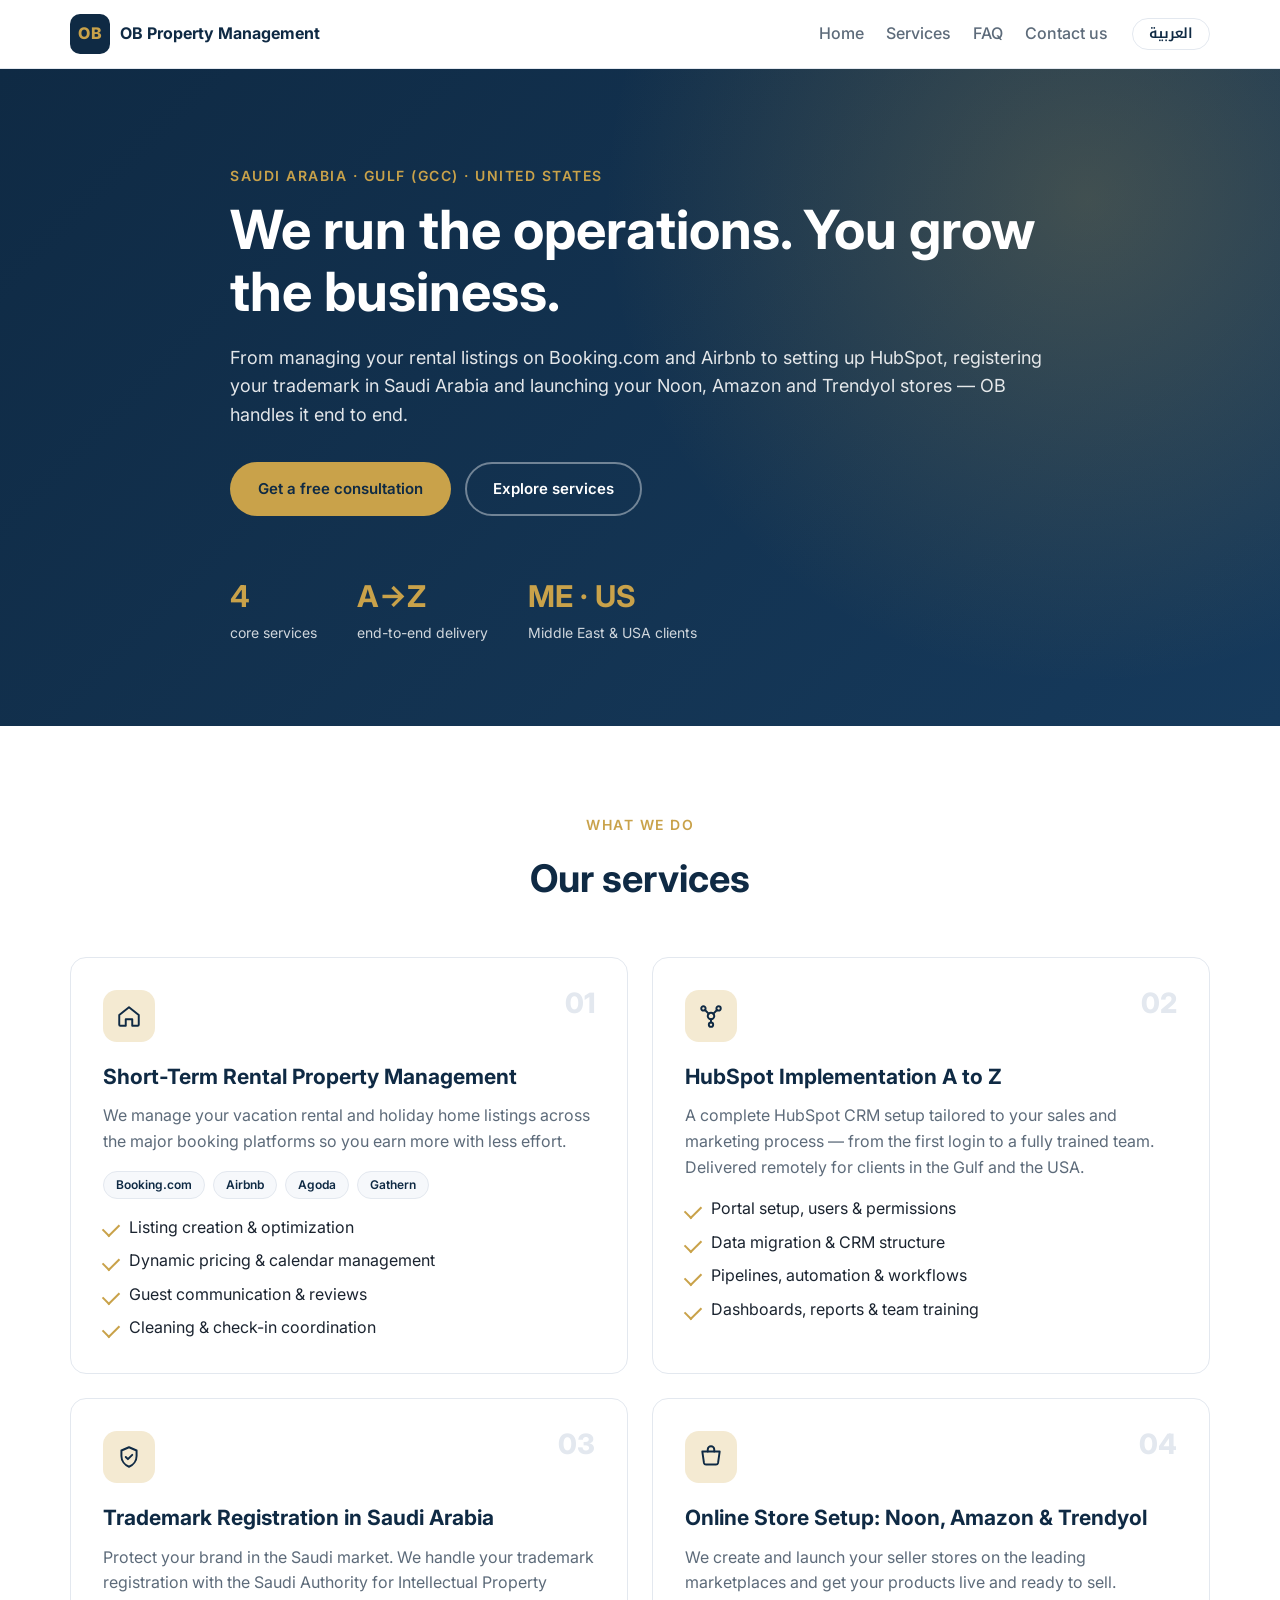
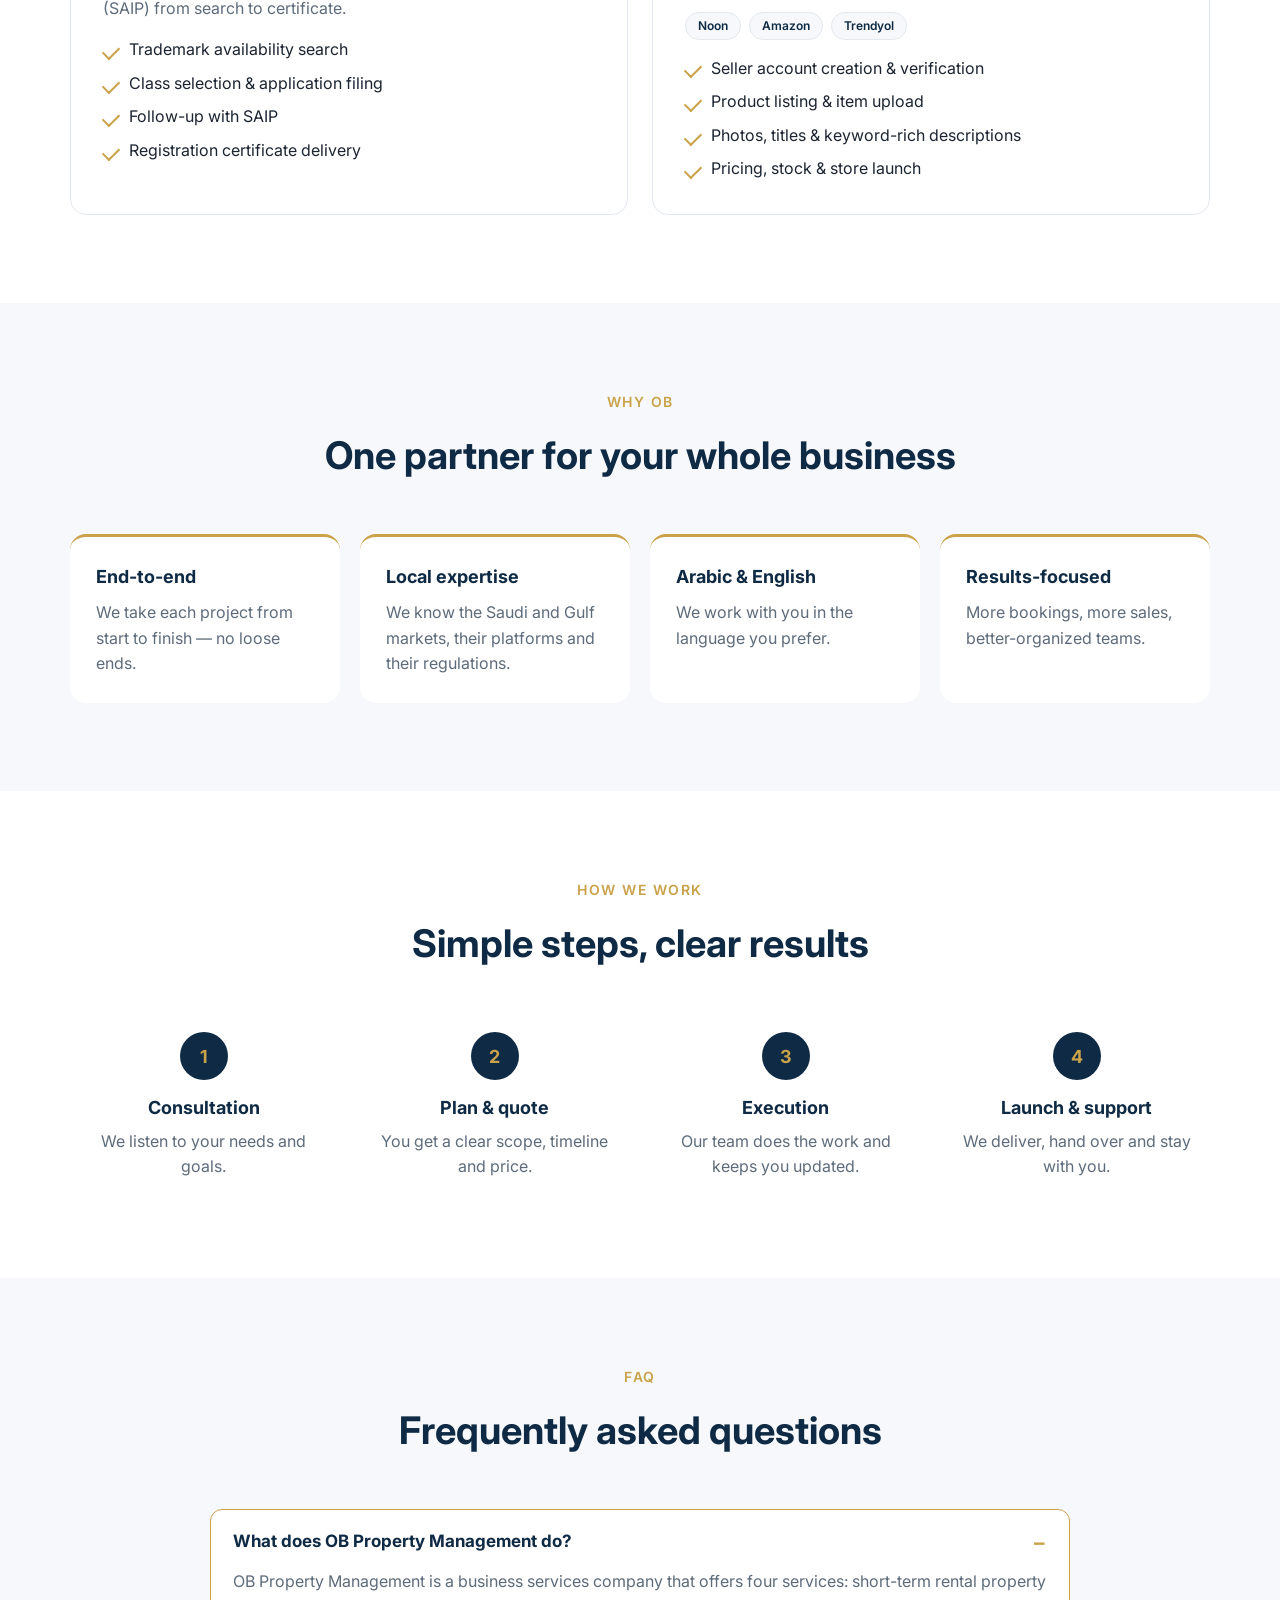
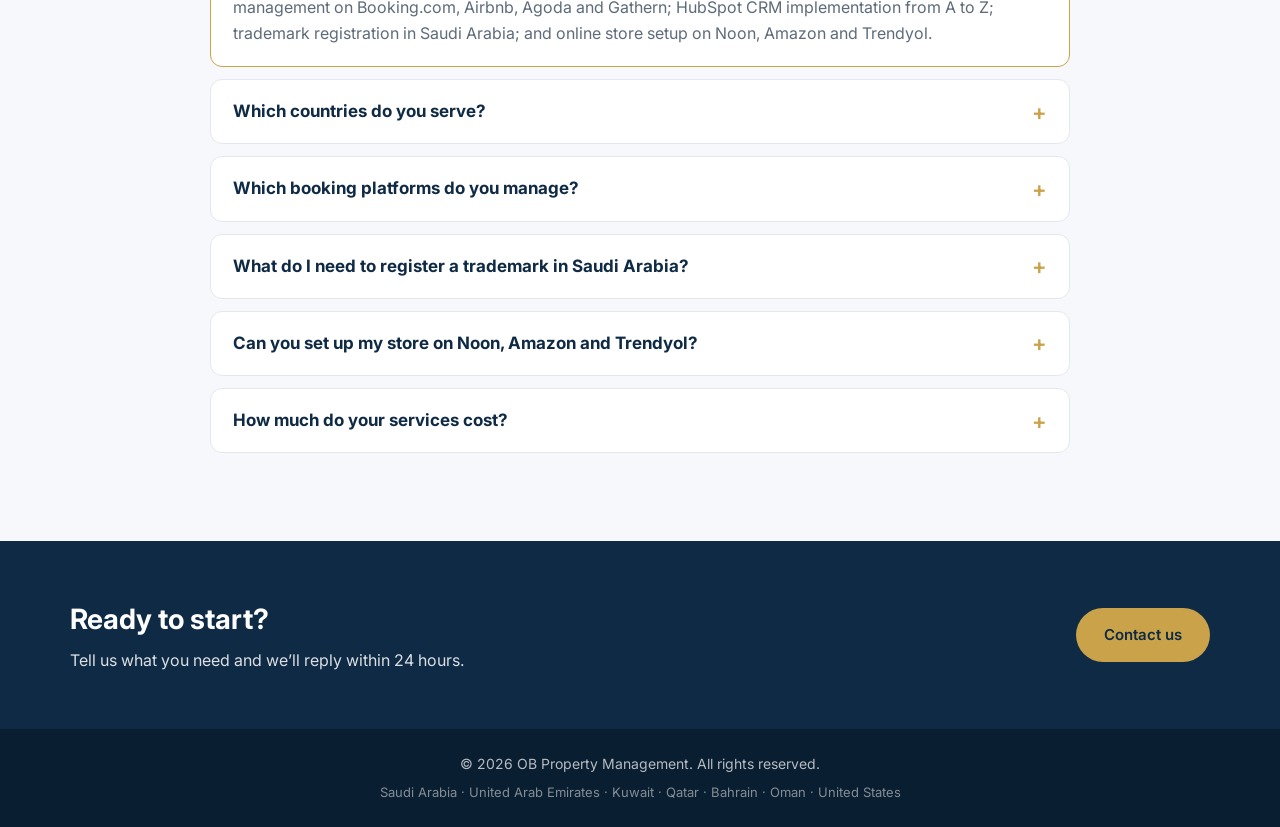
==== commit a0abfec2: "Rename company from OP to OB Property Management Updates the logo mark, favicon, share image, page t" ====
--- a/index.html
+++ b/index.html
@@ -3,19 +3,19 @@
 <head>
   <meta charset="utf-8">
   <meta name="viewport" content="width=device-width, initial-scale=1">
-  <title>OP Property Management | Airbnb &amp; Booking.com Management, HubSpot, Trademarks &amp; Online Stores</title>
-  <meta name="description" content="OP Property Management serves Saudi Arabia, the Gulf and the USA: short-term rental management on Booking.com, Airbnb, Agoda and Gathern, HubSpot implementation, Saudi trademark registration, and Noon, Amazon &amp; Trendyol store setup.">
+  <title>OB Property Management | Airbnb &amp; Booking.com Management, HubSpot, Trademarks &amp; Online Stores</title>
+  <meta name="description" content="OB Property Management serves Saudi Arabia, the Gulf and the USA: short-term rental management on Booking.com, Airbnb, Agoda and Gathern, HubSpot implementation, Saudi trademark registration, and Noon, Amazon &amp; Trendyol store setup.">
   <meta name="robots" content="index, follow, max-image-preview:large">
-  <link rel="canonical" href="https://www.op-pm.com/">
-  <link rel="alternate" hreflang="en" href="https://www.op-pm.com/">
-  <link rel="alternate" hreflang="ar" href="https://www.op-pm.com/ar/">
-  <link rel="alternate" hreflang="x-default" href="https://www.op-pm.com/">
+  <link rel="canonical" href="https://www.ob-pm.com/">
+  <link rel="alternate" hreflang="en" href="https://www.ob-pm.com/">
+  <link rel="alternate" hreflang="ar" href="https://www.ob-pm.com/ar/">
+  <link rel="alternate" hreflang="x-default" href="https://www.ob-pm.com/">
   <meta property="og:type" content="website">
-  <meta property="og:site_name" content="OP Property Management">
-  <meta property="og:title" content="OP Property Management | Airbnb &amp; Booking.com Management, HubSpot, Trademarks &amp; Online Stores">
-  <meta property="og:description" content="OP Property Management serves Saudi Arabia, the Gulf and the USA: short-term rental management on Booking.com, Airbnb, Agoda and Gathern, HubSpot implementation, Saudi trademark registration, and Noon, Amazon &amp; Trendyol store setup.">
-  <meta property="og:url" content="https://www.op-pm.com/">
-  <meta property="og:image" content="https://www.op-pm.com/og-image.png">
+  <meta property="og:site_name" content="OB Property Management">
+  <meta property="og:title" content="OB Property Management | Airbnb &amp; Booking.com Management, HubSpot, Trademarks &amp; Online Stores">
+  <meta property="og:description" content="OB Property Management serves Saudi Arabia, the Gulf and the USA: short-term rental management on Booking.com, Airbnb, Agoda and Gathern, HubSpot implementation, Saudi trademark registration, and Noon, Amazon &amp; Trendyol store setup.">
+  <meta property="og:url" content="https://www.ob-pm.com/">
+  <meta property="og:image" content="https://www.ob-pm.com/og-image.png">
   <meta property="og:locale" content="en_US">
   <meta property="og:locale:alternate" content="ar_SA">
   <meta name="twitter:card" content="summary_large_image">
@@ -30,14 +30,14 @@
   "@graph": [
     {
       "@type": "Organization",
-      "@id": "https://www.op-pm.com/#organization",
-      "name": "OP Property Management",
-      "alternateName": "OP لإدارة العقارات",
-      "url": "https://www.op-pm.com/",
-      "logo": "https://www.op-pm.com/favicon.svg",
-      "image": "https://www.op-pm.com/og-image.png",
-      "description": "OP Property Management serves Saudi Arabia, the Gulf and the USA: short-term rental management on Booking.com, Airbnb, Agoda and Gathern, HubSpot implementation, Saudi trademark registration, and Noon, Amazon & Trendyol store setup.",
-      "email": "info@op-pm.com",
+      "@id": "https://www.ob-pm.com/#organization",
+      "name": "OB Property Management",
+      "alternateName": "OB لإدارة العقارات",
+      "url": "https://www.ob-pm.com/",
+      "logo": "https://www.ob-pm.com/favicon.svg",
+      "image": "https://www.ob-pm.com/og-image.png",
+      "description": "OB Property Management serves Saudi Arabia, the Gulf and the USA: short-term rental management on Booking.com, Airbnb, Agoda and Gathern, HubSpot implementation, Saudi trademark registration, and Noon, Amazon & Trendyol store setup.",
+      "email": "info@ob-pm.com",
       "telephone": "+966 50 000 0000",
       "areaServed": [
         {
@@ -77,7 +77,7 @@
         "@type": "ContactPoint",
         "contactType": "customer service",
         "telephone": "+966 50 000 0000",
-        "email": "info@op-pm.com",
+        "email": "info@ob-pm.com",
         "availableLanguage": [
           "Arabic",
           "English"
@@ -95,39 +95,39 @@
     },
     {
       "@type": "WebSite",
-      "@id": "https://www.op-pm.com/#website",
-      "url": "https://www.op-pm.com/",
-      "name": "OP Property Management",
+      "@id": "https://www.ob-pm.com/#website",
+      "url": "https://www.ob-pm.com/",
+      "name": "OB Property Management",
       "inLanguage": [
         "en",
         "ar"
       ],
       "publisher": {
-        "@id": "https://www.op-pm.com/#organization"
+        "@id": "https://www.ob-pm.com/#organization"
       }
     },
     {
       "@type": "WebPage",
-      "@id": "https://www.op-pm.com/#webpage",
-      "url": "https://www.op-pm.com/",
-      "name": "OP Property Management | Airbnb & Booking.com Management, HubSpot, Trademarks & Online Stores",
-      "description": "OP Property Management serves Saudi Arabia, the Gulf and the USA: short-term rental management on Booking.com, Airbnb, Agoda and Gathern, HubSpot implementation, Saudi trademark registration, and Noon, Amazon & Trendyol store setup.",
+      "@id": "https://www.ob-pm.com/#webpage",
+      "url": "https://www.ob-pm.com/",
+      "name": "OB Property Management | Airbnb & Booking.com Management, HubSpot, Trademarks & Online Stores",
+      "description": "OB Property Management serves Saudi Arabia, the Gulf and the USA: short-term rental management on Booking.com, Airbnb, Agoda and Gathern, HubSpot implementation, Saudi trademark registration, and Noon, Amazon & Trendyol store setup.",
       "inLanguage": "en",
       "isPartOf": {
-        "@id": "https://www.op-pm.com/#website"
+        "@id": "https://www.ob-pm.com/#website"
       },
       "about": {
-        "@id": "https://www.op-pm.com/#organization"
+        "@id": "https://www.ob-pm.com/#organization"
       }
     },
     {
       "@type": "Service",
-      "@id": "https://www.op-pm.com/#rental",
+      "@id": "https://www.ob-pm.com/#rental",
       "name": "Short-Term Rental Property Management",
       "description": "We manage your vacation rental and holiday home listings across the major booking platforms so you earn more with less effort.",
       "serviceType": "Short-Term Rental Property Management",
       "provider": {
-        "@id": "https://www.op-pm.com/#organization"
+        "@id": "https://www.ob-pm.com/#organization"
       },
       "areaServed": [
         {
@@ -163,12 +163,12 @@
     },
     {
       "@type": "Service",
-      "@id": "https://www.op-pm.com/#hubspot",
+      "@id": "https://www.ob-pm.com/#hubspot",
       "name": "HubSpot Implementation A to Z",
       "description": "A complete HubSpot CRM setup tailored to your sales and marketing process — from the first login to a fully trained team. Delivered remotely for clients in the Gulf and the USA.",
       "serviceType": "HubSpot Implementation A to Z",
       "provider": {
-        "@id": "https://www.op-pm.com/#organization"
+        "@id": "https://www.ob-pm.com/#organization"
       },
       "areaServed": [
         {
@@ -204,12 +204,12 @@
     },
     {
       "@type": "Service",
-      "@id": "https://www.op-pm.com/#trademark",
+      "@id": "https://www.ob-pm.com/#trademark",
       "name": "Trademark Registration in Saudi Arabia",
       "description": "Protect your brand in the Saudi market. We handle your trademark registration with the Saudi Authority for Intellectual Property (SAIP) from search to certificate.",
       "serviceType": "Trademark Registration in Saudi Arabia",
       "provider": {
-        "@id": "https://www.op-pm.com/#organization"
+        "@id": "https://www.ob-pm.com/#organization"
       },
       "areaServed": {
         "@type": "Country",
@@ -219,12 +219,12 @@
     },
     {
       "@type": "Service",
-      "@id": "https://www.op-pm.com/#stores",
+      "@id": "https://www.ob-pm.com/#stores",
       "name": "Online Store Setup: Noon, Amazon & Trendyol",
       "description": "We create and launch your seller stores on the leading marketplaces and get your products live and ready to sell.",
       "serviceType": "Online Store Setup: Noon, Amazon & Trendyol",
       "provider": {
-        "@id": "https://www.op-pm.com/#organization"
+        "@id": "https://www.ob-pm.com/#organization"
       },
       "areaServed": [
         {
@@ -260,15 +260,15 @@
     },
     {
       "@type": "FAQPage",
-      "@id": "https://www.op-pm.com/#faq",
+      "@id": "https://www.ob-pm.com/#faq",
       "inLanguage": "en",
       "mainEntity": [
         {
           "@type": "Question",
-          "name": "What does OP Property Management do?",
-          "acceptedAnswer": {
-            "@type": "Answer",
-            "text": "OP Property Management is a business services company that offers four services: short-term rental property management on Booking.com, Airbnb, Agoda and Gathern; HubSpot CRM implementation from A to Z; trademark registration in Saudi Arabia; and online store setup on Noon, Amazon and Trendyol."
+          "name": "What does OB Property Management do?",
+          "acceptedAnswer": {
+            "@type": "Answer",
+            "text": "OB Property Management is a business services company that offers four services: short-term rental property management on Booking.com, Airbnb, Agoda and Gathern; HubSpot CRM implementation from A to Z; trademark registration in Saudi Arabia; and online store setup on Noon, Amazon and Trendyol."
           }
         },
         {
@@ -321,9 +321,9 @@
   <a class="skip-link" href="#main">Skip to content</a>
   <header class="site-header">
     <div class="container nav">
-      <a href="#top" class="brand" aria-label="OP Property Management">
-        <span class="brand-mark">OP</span>
-        <span class="brand-name">OP Property Management</span>
+      <a href="#top" class="brand" aria-label="OB Property Management">
+        <span class="brand-mark">OB</span>
+        <span class="brand-name">OB Property Management</span>
       </a>
       <nav class="nav-links" id="navLinks" aria-label="Main">
         <a href="#top">Home</a>
@@ -342,7 +342,7 @@
       <div class="container hero-inner">
         <p class="eyebrow">Saudi Arabia · Gulf (GCC) · United States</p>
         <h1>We run the operations. You grow the business.</h1>
-        <p class="lead">From managing your rental listings on Booking.com and Airbnb to setting up HubSpot, registering your trademark in Saudi Arabia and launching your Noon, Amazon and Trendyol stores — OP handles it end to end.</p>
+        <p class="lead">From managing your rental listings on Booking.com and Airbnb to setting up HubSpot, registering your trademark in Saudi Arabia and launching your Noon, Amazon and Trendyol stores — OB handles it end to end.</p>
         <div class="hero-cta">
           <a href="contact.html" class="btn btn-primary">Get a free consultation</a>
           <a href="#services" class="btn btn-ghost">Explore services</a>
@@ -423,7 +423,7 @@
     <section id="why" class="section section-alt" aria-labelledby="why-title">
       <div class="container">
         <div class="section-head">
-          <p class="eyebrow">Why OP</p>
+          <p class="eyebrow">Why OB</p>
           <h2 id="why-title">One partner for your whole business</h2>
         </div>
         <div class="why-grid">
@@ -457,7 +457,7 @@
           <h2 id="faq-title">Frequently asked questions</h2>
         </div>
         <div class="faq-list">
-          <details open><summary><h3>What does OP Property Management do?</h3></summary><p>OP Property Management is a business services company that offers four services: short-term rental property management on Booking.com, Airbnb, Agoda and Gathern; HubSpot CRM implementation from A to Z; trademark registration in Saudi Arabia; and online store setup on Noon, Amazon and Trendyol.</p></details>
+          <details open><summary><h3>What does OB Property Management do?</h3></summary><p>OB Property Management is a business services company that offers four services: short-term rental property management on Booking.com, Airbnb, Agoda and Gathern; HubSpot CRM implementation from A to Z; trademark registration in Saudi Arabia; and online store setup on Noon, Amazon and Trendyol.</p></details>
           <details><summary><h3>Which countries do you serve?</h3></summary><p>We serve clients in Saudi Arabia, the United Arab Emirates, Kuwait, Qatar, Bahrain, Oman and the United States. HubSpot implementation and Amazon store setup are delivered fully remotely.</p></details>
           <details><summary><h3>Which booking platforms do you manage?</h3></summary><p>We manage vacation rental listings on Booking.com, Airbnb, Agoda and Gathern, including listing setup, pricing, calendars, guest messages and reviews.</p></details>
           <details><summary><h3>What do I need to register a trademark in Saudi Arabia?</h3></summary><p>Usually your brand name or logo, the owner's details (for companies, the commercial registration) and the list of goods or services the mark will cover. We confirm the exact documents for your case and handle the filing and follow-up with the Saudi Authority for Intellectual Property (SAIP).</p></details>
@@ -480,7 +480,7 @@
 
   <footer class="site-footer">
     <div class="container footer-inner">
-      <p>© <span id="year">2026</span> OP Property Management. All rights reserved.</p>
+      <p>© <span id="year">2026</span> OB Property Management. All rights reserved.</p>
       <p class="footer-areas">Saudi Arabia · United Arab Emirates · Kuwait · Qatar · Bahrain · Oman · United States</p>
     </div>
   </footer>
